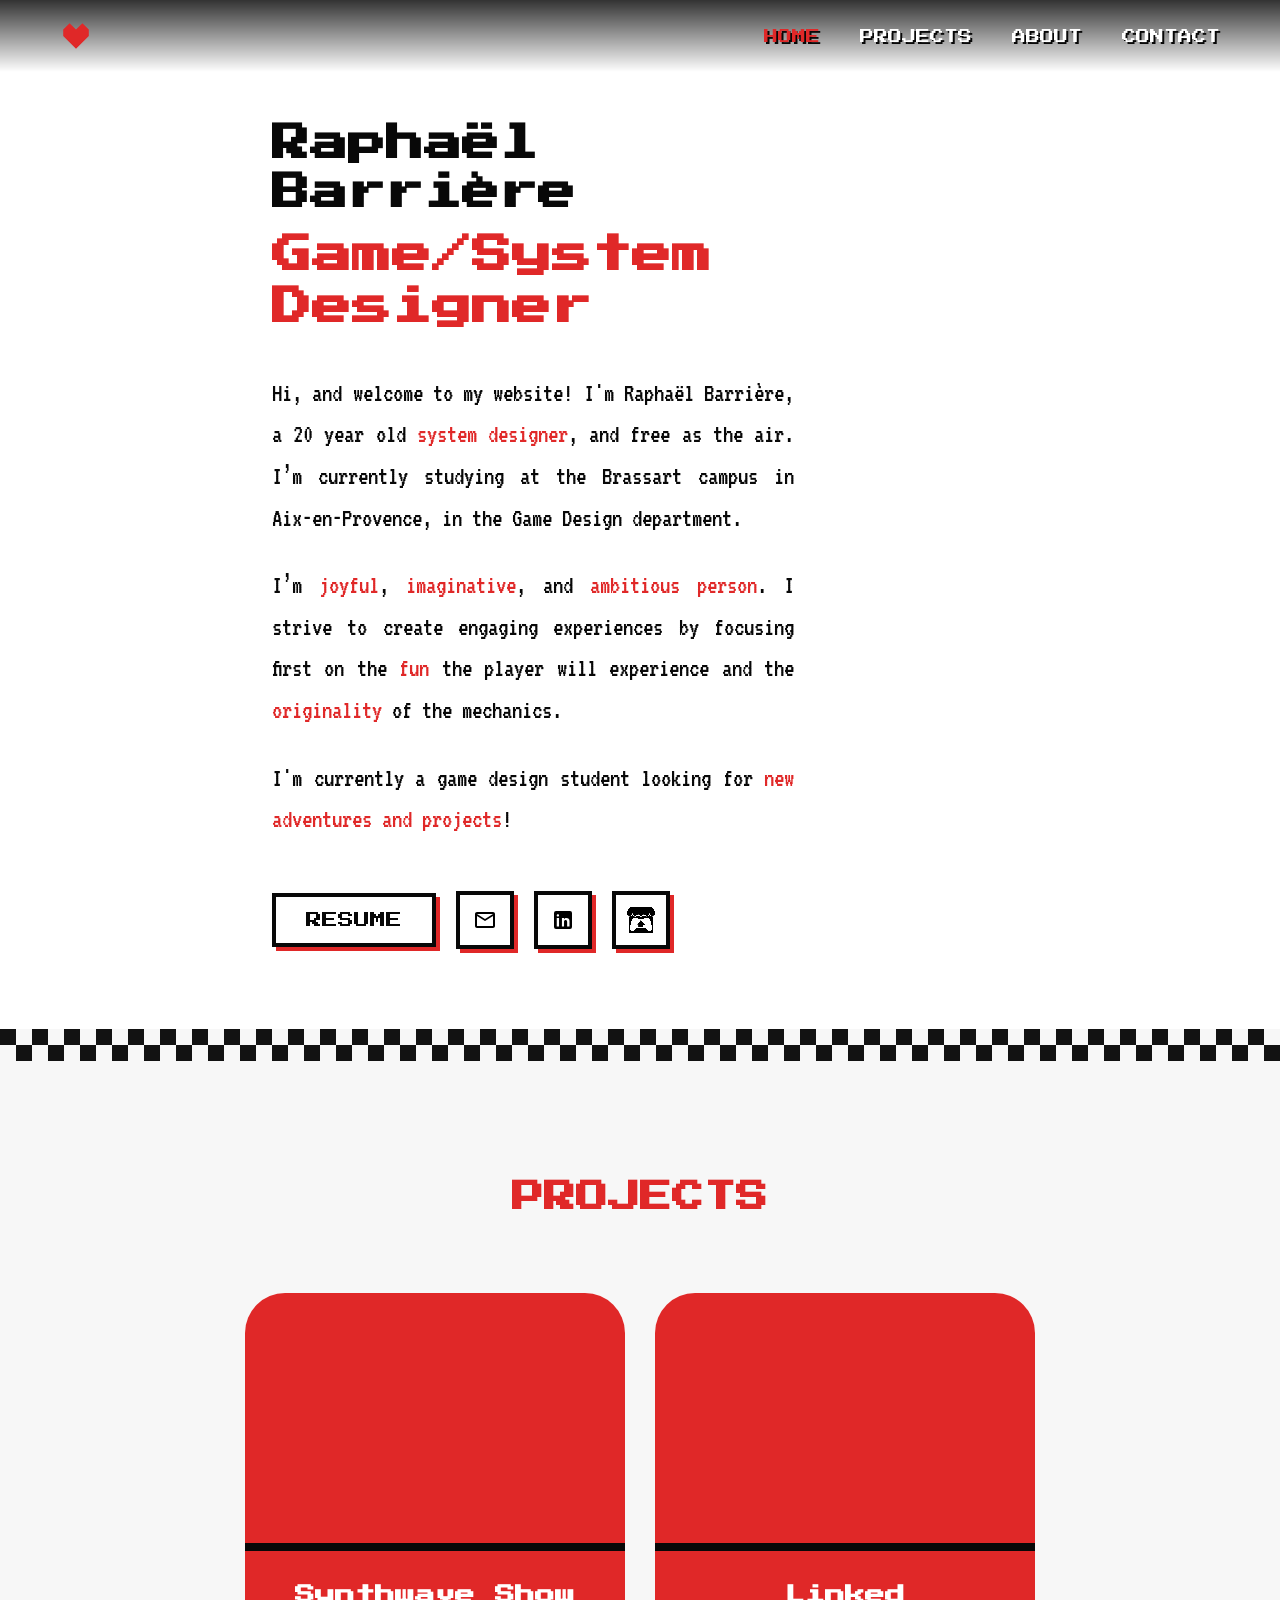
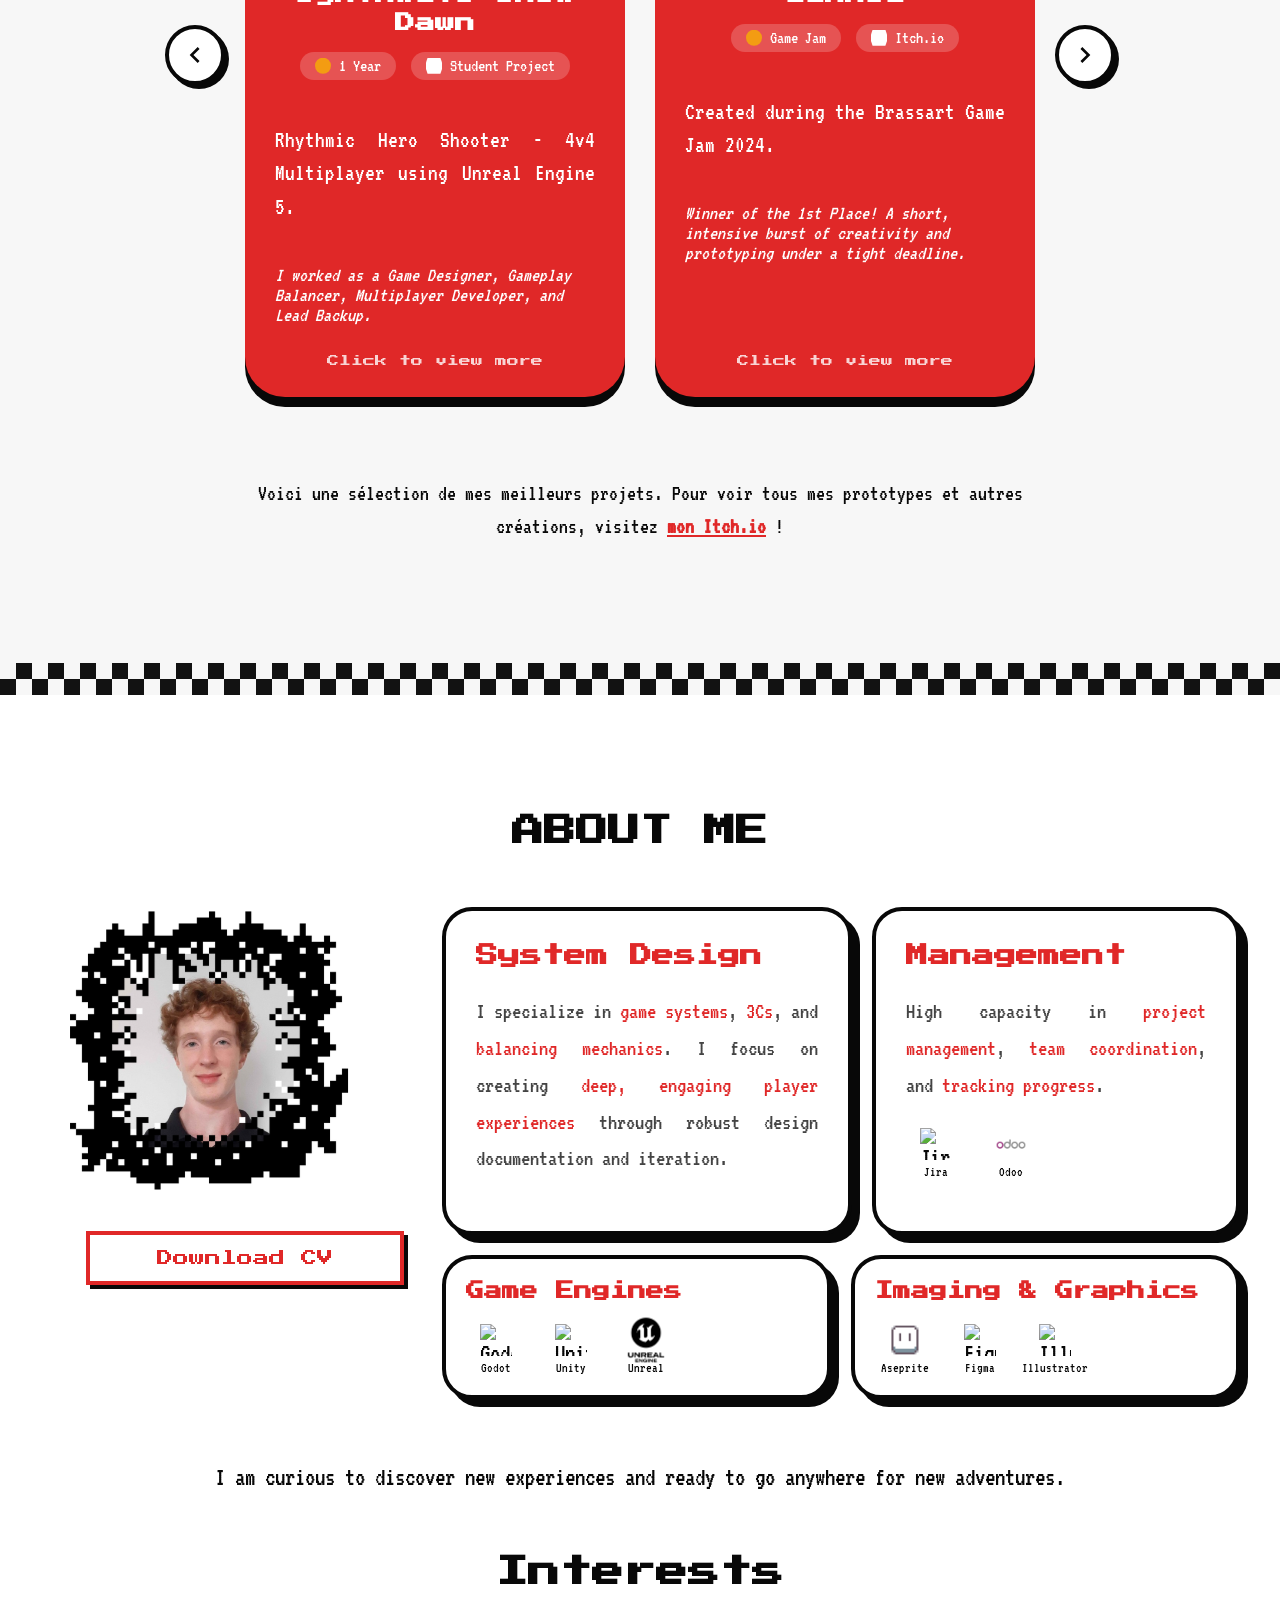
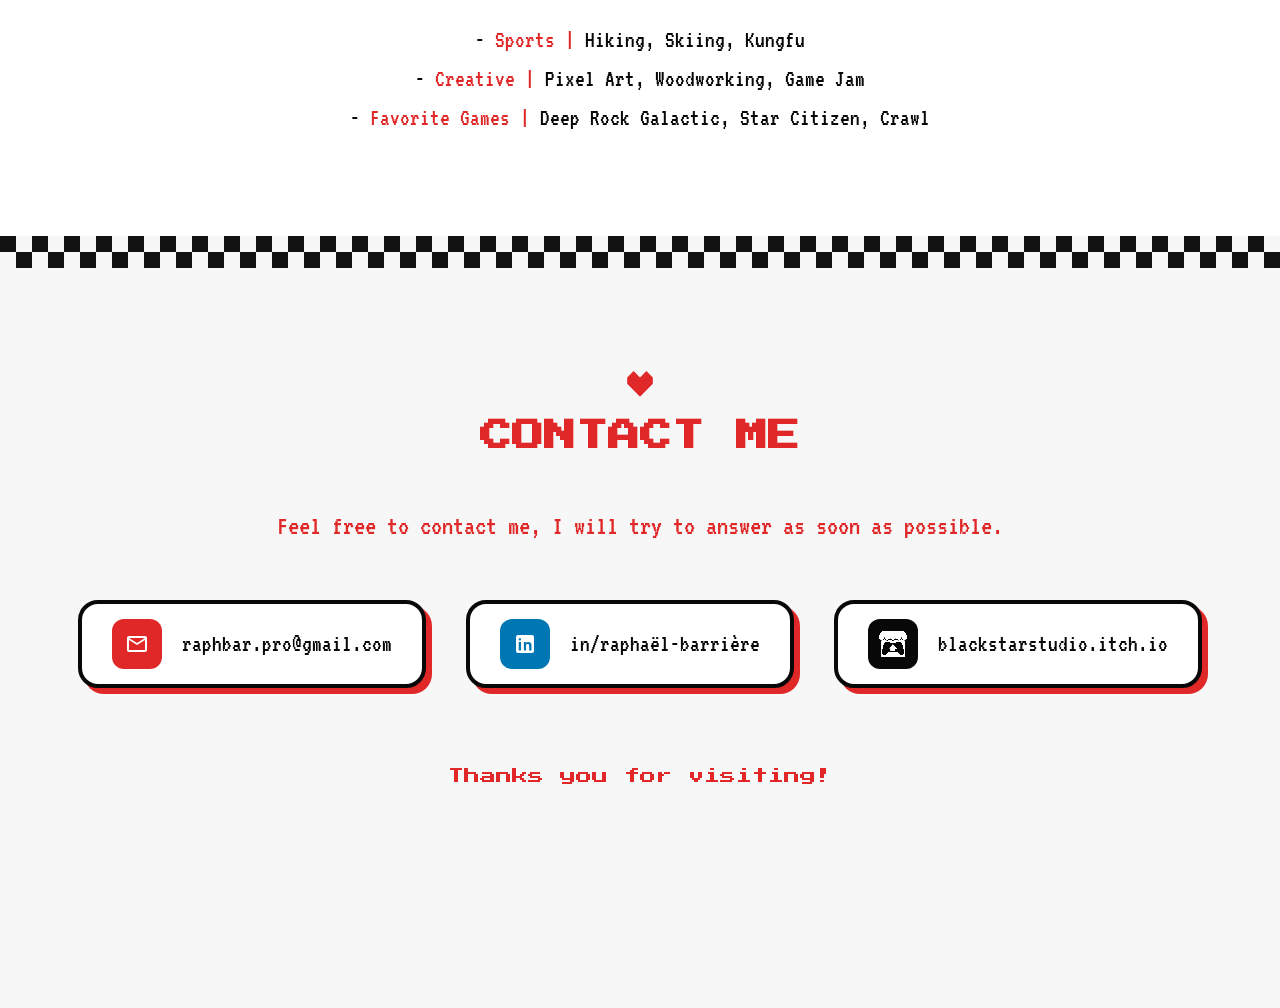
==== index.html @ b9513e7c "Correctif WORKING" ====
<!DOCTYPE html>
<html lang="en">

<head>
  <meta charset="UTF-8">
  <meta name="viewport" content="width=device-width, initial-scale=1.0">
  <title>Raphaël Barrière - Game Designer</title>
  <link rel="stylesheet" href="style.css">
  <link rel="preconnect" href="https://fonts.googleapis.com">
  <link rel="preconnect" href="https://fonts.gstatic.com" crossorigin>
  <link href="https://fonts.googleapis.com/css2?family=Press+Start+2P&family=VT323&display=swap" rel="stylesheet">
</head>

<body>
  <!-- Global Stardust Background -->
  <div class="global-particles left" id="particles-left"></div>
  <div class="global-particles right" id="particles-right"></div>

  <!-- Navigation -->
  <nav class="navbar">
    <div class="logo">
      <div class="pixel-heart"></div>
    </div>
    <ul class="nav-links">
      <li><a href="#home" class="active">Home</a></li>
      <li><a href="#projects">Projects</a></li>
      <li><a href="#about">About</a></li>
      <li><a href="#contact">Contact</a></li>
    </ul>
  </nav>

  <!-- Hero Section -->
  <section id="home" class="hero">
    <!-- Left Pane: Dark theme, text content -->
    <div class="hero-left">
      <div class="hero-text-content">
        <h1 class="hero-title">Raphaël Barrière</h1>
        <h2 class="hero-subtitle">Game/System Designer</h2>

        <p class="hero-desc">
          Hi, and welcome to my website! I'm Raphaël Barrière, a 20 year old <strong>system designer</strong>, and free
          as the air. I’m
          currently studying at the Brassart campus in Aix-en-Provence, in the Game Design department.
        </p>
        <p class="hero-desc">
          I’m <strong>joyful</strong>, <strong>imaginative</strong>, and <strong>ambitious</strong>
          <strong>person</strong>. I strive to create engaging
          experiences by focusing first on the <strong>fun</strong> the player will experience and the
          <strong>originality</strong> of the mechanics.
        </p>
        <p class="hero-desc">
          I'm currently a game design student looking for <strong>new adventures and projects</strong>!
        </p>

        <div class="hero-buttons">
          <a href="Ressources/Raphaël%20Barrière%20CV%202025.pdf" target="_blank" class="btn btn-primary"
            title="Download CV">Resume</a>
          <a href="mailto:raphbar.pro@gmail.com" class="btn btn-icon" title="Email">
            <svg style="width:24px; color:black;" viewBox="0 0 24 24" fill="currentColor">
              <path
                d="M22 6C22 4.9 21.1 4 20 4H4C2.9 4 2 4.9 2 6V18C2 19.1 2.9 20 4 20H20C21.1 20 22 19.1 22 18V6ZM20 6L12 11L4 6H20ZM20 18H4V8L12 13L20 8V18Z" />
            </svg>
          </a>
          <a href="https://linkedin.com/in/raphaël-barrière-1aaa002b4" target="_blank" class="btn btn-icon"
            title="LinkedIn">
            <svg style="width:24px; color:black;" viewBox="0 0 24 24" fill="currentColor">
              <path
                d="M19 3A2 2 0 0 1 21 5V19A2 2 0 0 1 19 21H5A2 2 0 0 1 3 19V5A2 2 0 0 1 5 3H19M18.5 18.5V13.2A3.26 3.26 0 0 0 15.24 9.94C14 9.94 13.4 10.6 13.04 11.16V10H10.95C10.98 10.64 10.95 18.5 10.95 18.5H13.04V13.68C13.04 13.42 13.06 13.16 13.14 12.98C13.34 12.45 13.84 11.9 14.65 11.9C15.72 11.9 16.14 12.72 16.14 13.9V18.5H18.5M6.88 8.56C7.62 8.56 8.08 8.07 8.08 7.46C8.06 6.84 7.62 6.36 6.9 6.36C6.18 6.36 5.72 6.84 5.72 7.46C5.72 8.08 6.16 8.56 6.86 8.56H6.88M8.04 18.5V10H5.76V18.5H8.04Z" />
            </svg>
          </a>
          <a href="https://blackstarstudio.itch.io/" target="_blank" class="btn btn-icon" title="Itch.io">
            <img src="Ressources/Itch.ioLogo.png" alt="Itch.io"
              style="width: 32px; height: 32px; image-rendering: pixelated; filter: invert(0);">
          </a>
        </div>
      </div>
    </div>

    <!-- Right Pane: Light theme -->
    <div class="hero-right">
      <!-- Empty as requested -->
    </div>

    <!-- Scroll indicator removed as requested -->
  </section>





  <!-- Divider -->
  <div class="pixel-wave-divider down"></div>

  <!-- Projects Section -->
  <section id="projects" class="projects-section">
    <h2 class="section-title text-red">Projects</h2>

    <div class="carousel-container" style="overflow: visible;">
      <button id="prev-project" class="carousel-arrow prev">
        <svg viewBox="0 0 24 24">
          <path fill="currentColor" d="M15.41,16.58L10.83,12L15.41,7.41L14,6L8,12L14,18L15.41,16.58Z" />
        </svg>
      </button>

      <div id="projects-carousel" class="projects-carousel">
        <!-- Projects will be injected here by JS -->
      </div>

      <button id="next-project" class="carousel-arrow next">
        <svg viewBox="0 0 24 24">
          <path fill="currentColor" d="M8.59,16.58L13.17,12L8.59,7.41L10,6L16,12L10,18L8.59,16.58Z" />
        </svg>
      </button>
    </div>
    <p class="projects-disclaimer">
      Voici une sélection de mes meilleurs projets. Pour voir tous mes prototypes et autres créations, visitez 
      <a href="https://blackstarstudio.itch.io/" target="_blank">mon Itch.io</a> !
    </p>

    <!-- Admin: Modify Projects Button -->
    <button id="admin-modify-projects" class="invisible-admin-btn" title="Admin Login">
      Modify Projects
    </button>

    <div style="text-align: center; margin-top: 40px; display: flex; justify-content: center; gap: 20px;">
      <div id="add-project-wrapper">
        <button id="admin-add-project-new" class="btn btn-outline"
          style="font-family: 'Press Start 2P', cursive; font-size: 14px; color: var(--black); border-color: var(--black); box-shadow: 4px 4px 0 0 var(--red);">
          + Add New Project
        </button>
      </div>
    </div>
  </section>

  <!-- Divider -->
  <div class="pixel-wave-divider up dark-bg"></div>

  <!-- About Section -->
  <section id="about" class="about-section">
    <h2 class="section-title text-black">About me</h2>

    <div class="about-content">

      <!-- Photo side -->
      <div class="about-left">
        <div class="about-photo-wrapper">
          <img src="Ressources/PhotoPortFolio(1).png" alt="Raphaël Barrière" class="about-photo"
            style="width: 100%; height: auto;">
        </div>
        <div class="about-resumes">
          <a href="Ressources/Raphaël%20Barrière%20CV%202025.pdf" target="_blank" class="btn btn-outline"
            style="width: 100%; text-align: center;">Download CV</a>
        </div>
      </div>

      <!-- Skills side -->
      <div class="about-right" style="display: flex; flex-direction: column; gap: 20px; flex: 70;">

        <!-- Row 1: System Design & Management -->
        <div style="display: flex; gap: 20px; flex-wrap: wrap;">
          <!-- System Design Card -->
          <div class="skill-card" style="flex: 1.2; min-width: 300px;">
            <h3 class="skill-title">System Design</h3>
            <p>I specialize in <strong>game systems</strong>, <strong>3Cs</strong>, and <strong>balancing
                mechanics</strong>. I focus on creating <strong>deep, engaging player experiences</strong> through
              robust design documentation and iteration.</p>
          </div>

          <!-- Management Card -->
          <div class="skill-card" style="flex: 1; min-width: 300px;">
            <h3 class="skill-title">Management</h3>
            <p>High capacity in <strong>project management</strong>, <strong>team coordination</strong>, and
              <strong>tracking progress</strong>.
            </p>
            <div class="skill-icons-grid">
              <div class="skill-icon-item">
                <img src="https://www.vectorlogo.zone/logos/atlassian_jira/atlassian_jira-icon.svg" alt="Jira"
                  class="skill-icon-img">
                <span class="skill-icon-name">Jira</span>
              </div>
              <div class="skill-icon-item">
                <img src="Ressources/OdooIcone.png" alt="Odoo" class="skill-icon-img">
                <span class="skill-icon-name">Odoo</span>
              </div>
            </div>
          </div>
        </div>

        <!-- Row 2: Categories -->
        <div style="display: flex; gap: 20px; flex-wrap: wrap;">
          <!-- Game Engines Card -->
          <div class="skill-card compact-card" style="flex: 1; min-width: 250px;">
            <h3 class="skill-title" style="font-size: 18px;">Game Engines</h3>
            <div class="skill-icons-grid">
              <div class="skill-icon-item">
                <img src="https://upload.wikimedia.org/wikipedia/commons/6/6a/Godot_icon.svg" alt="Godot"
                  class="skill-icon-img">
                <span class="skill-icon-name">Godot</span>
              </div>
              <div class="skill-icon-item">
                <img src="https://upload.wikimedia.org/wikipedia/commons/1/19/Unity_Technologies_logo.svg" alt="Unity"
                  class="skill-icon-img">
                <span class="skill-icon-name">Unity</span>
              </div>
              <div class="skill-icon-item">
                <img src="Ressources/UnrealLogo.png" alt="Unreal" class="skill-icon-img"
                  style="transform: scale(1.4); filter: invert(1);">
                <span class="skill-icon-name">Unreal</span>
              </div>
            </div>
          </div>

          <!-- Graphics Card -->
          <div class="skill-card compact-card" style="flex: 1; min-width: 250px;">
            <h3 class="skill-title" style="font-size: 18px;">Imaging & Graphics</h3>
            <div class="skill-icons-grid">
              <div class="skill-icon-item">
                <img src="Ressources/Aseprite-Logo.png" alt="Aseprite" class="skill-icon-img">
                <span class="skill-icon-name">Aseprite</span>
              </div>
              <div class="skill-icon-item">
                <img src="https://upload.wikimedia.org/wikipedia/commons/3/33/Figma-logo.svg" alt="Figma"
                  class="skill-icon-img">
                <span class="skill-icon-name">Figma</span>
              </div>
              <div class="skill-icon-item">
                <img src="https://upload.wikimedia.org/wikipedia/commons/f/fb/Adobe_Illustrator_CC_icon.svg"
                  alt="Illustrator" class="skill-icon-img">
                <span class="skill-icon-name">Illustrator</span>
              </div>
            </div>
          </div>
        </div>

      </div>
    </div>

    <!-- Personal Statement -->
    <p
      style="text-align: center; font-size: 26px; margin-top: 60px; color: var(--black); max-width: 1000px; margin-left: auto; margin-right: auto; line-height: 1.4;">
      I am curious to discover new experiences and ready to go anywhere for new adventures.
    </p>

    <!-- Merged Interests Section -->
    <div class="hobbies-box" style="margin-top: 60px;">

      <h2 class="hobbies-title">Interests</h2>

      <ul class="hobbies-list">
        <li>- <span class="interest-category">Sports | </span> Hiking, Skiing, Kungfu</li>
        <li>- <span class="interest-category">Creative | </span> Pixel Art, Woodworking, Game Jam</li>
        <li>- <span class="interest-category">Favorite Games | </span> Deep Rock Galactic, Star Citizen, Crawl</li>
      </ul>


    </div>
  </section>

  <!-- Divider -->
  <div class="pixel-wave-divider down"></div>

  <!-- Contact Section -->
  <section id="contact" class="contact-section">
    <div class="contact-header">
      <div class="pixel-heart bounce"></div>
      <h2 class="section-title text-red" style="margin-top: 20px;">Contact me</h2>
    </div>

    <p class="contact-desc">Feel free to contact me, I will try to answer as soon as possible.</p>

    <div class="contact-links-grid">
      <a href="mailto:raphbar.pro@gmail.com" class="contact-big-btn">
        <div class="contact-icon email-bg">
          <svg style="width:24px; color:white;" viewBox="0 0 24 24" fill="currentColor">
            <path
              d="M22 6C22 4.9 21.1 4 20 4H4C2.9 4 2 4.9 2 6V18C2 19.1 2.9 20 4 20H20C21.1 20 22 19.1 22 18V6ZM20 6L12 11L4 6H20ZM20 18H4V8L12 13L20 8V18Z" />
          </svg>
        </div>
        <span class="contact-text">raphbar.pro@gmail.com</span>
      </a>

      <a href="https://linkedin.com/in/raphaël-barrière-1aaa002b4" target="_blank" class="contact-big-btn">
        <div class="contact-icon linkedin-bg">
          <svg style="width:24px; color:white;" viewBox="0 0 24 24" fill="currentColor">
            <path
              d="M19 3A2 2 0 0 1 21 5V19A2 2 0 0 1 19 21H5A2 2 0 0 1 3 19V5A2 2 0 0 1 5 3H19M18.5 18.5V13.2A3.26 3.26 0 0 0 15.24 9.94C14 9.94 13.4 10.6 13.04 11.16V10H10.95C10.98 10.64 10.95 18.5 10.95 18.5H13.04V13.68C13.04 13.42 13.06 13.16 13.14 12.98C13.34 12.45 13.84 11.9 14.65 11.9C15.72 11.9 16.14 12.72 16.14 13.9V18.5H18.5M6.88 8.56C7.62 8.56 8.08 8.07 8.08 7.46C8.06 6.84 7.62 6.36 6.9 6.36C6.18 6.36 5.72 6.84 5.72 7.46C5.72 8.08 6.16 8.56 6.86 8.56H6.88M8.04 18.5V10H5.76V18.5H8.04Z" />
          </svg>
        </div>
        <span class="contact-text">in/raphaël-barrière</span>
      </a>

      <a href="https://blackstarstudio.itch.io/" target="_blank" class="contact-big-btn">
        <div class="contact-icon itch-bg">
          <img src="Ressources/Itch.ioLogo.png" alt="Itch.io"
            style="width: 32px; height: 32px; image-rendering: pixelated; filter: invert(1);">
        </div>
        <span class="contact-text">blackstarstudio.itch.io</span>
      </a>
    </div>

    <p class="contact-footer">Thanks you for visiting!</p>
  </section>

  <!-- Admin Modals -->
  <div id="password-modal" class="modal">
    <div class="modal-content">
      <h3 class="modal-title">Admin Access</h3>
      <input type="password" id="admin-password" placeholder="Enter Password" class="modal-input">
      <div class="modal-actions">
        <button id="cancel-password" class="btn-pixel small">Cancel</button>
        <button id="submit-password" class="btn-pixel small">Unlock</button>
      </div>
    </div>
  </div>

  <div id="project-modal" class="modal">
    <div class="modal-content wide">
      <h3 class="modal-title">Add New Project</h3>
      <form id="project-form" class="modal-form">
        <div class="form-grid">
          <input type="text" id="p-name" placeholder="Project Name" required>
          <input type="text" id="p-image" placeholder="Image URL (Thumbnail)">
          <input type="text" id="p-time" placeholder="Development Time (e.g. 1 Year)">
          <input type="text" id="p-link" placeholder="Project Type (e.g. Student Project)">
          <textarea id="p-desc" placeholder="Brief Description"></textarea>
          <textarea id="p-role" placeholder="Your Role"></textarea>
        </div>
        <div class="modal-actions">
          <button type="button" id="cancel-project" class="btn-pixel small">Cancel</button>
          <button type="submit" class="btn-pixel small">Create Project</button>
        </div>
      </form>
    </div>
  </div>

  <script src="projects.js"></script>
  <script>
    // Navigation active state and scrolling
    document.querySelectorAll('a[href^="#"]').forEach(anchor => {
      anchor.addEventListener('click', function (e) {
        e.preventDefault();
        document.querySelector(this.getAttribute('href')).scrollIntoView({
          behavior: 'smooth'
        });

        // Update active class
        document.querySelectorAll('.nav-links a').forEach(link => link.classList.remove('active'));
        if (this.classList.contains('nav-links-a') || this.closest('.nav-links')) {
          this.classList.add('active');
        }
      });
    });

    // Make smooth scrolling update active nav automatically
    window.addEventListener('scroll', () => {
      let current = '';
      const sections = document.querySelectorAll('section');

      sections.forEach(section => {
        const sectionTop = section.offsetTop;
        if (pageYOffset >= sectionTop - 150) {
          current = section.getAttribute('id');
        }
      });

      document.querySelectorAll('.nav-links a').forEach(a => {
        a.classList.remove('active');
        if (a.getAttribute('href') === `#${current}`) {
          a.classList.add('active');
        }
      });
    });

    // Old scatter pixels removed as requested.

    // Global Stardust Particles
    function createStardust() {
      const leftContainer = document.getElementById('particles-left');
      const rightContainer = document.getElementById('particles-right');
      const particleCount = 40; // Per side

      function addParticles(container) {
        if (!container) return;
        for (let i = 0; i < particleCount; i++) {
          const particle = document.createElement('div');
          particle.className = 'star-dust';

          const sizeMultiplier = Math.floor(Math.random() * 3) + 1;
          const size = sizeMultiplier * 4;
          particle.style.width = size + 'px';
          particle.style.height = size + 'px';

          particle.style.left = Math.random() * 100 + '%';

          const duration = 10 + Math.random() * 20;
          const delay = Math.random() * 20;
          particle.style.animationDuration = duration + 's';
          particle.style.animationDelay = '-' + delay + 's';

          container.appendChild(particle);
        }
      }
      addParticles(leftContainer);
      addParticles(rightContainer);
    }
    createStardust();

    // Mouse Particle Trail (Pixel Art Style)
    const MAX_PARTICLES = 30; // Limit particles to keep it clean
    const particles = [];

    document.addEventListener('mousemove', function (e) {
      if (Math.random() > 0.5) return; // Don't spawn on every single tick

      const particle = document.createElement('div');
      particle.className = 'mouse-particle';

      // Randomize small size (4px or 8px)
      const sizeMultiplier = Math.floor(Math.random() * 2) + 1;
      const size = sizeMultiplier * 4;
      particle.style.width = size + 'px';
      particle.style.height = size + 'px';

      // Position at mouse
      particle.style.left = (e.pageX - size / 2) + 'px';
      particle.style.top = (e.pageY - size / 2) + 'px';

      document.body.appendChild(particle);
      particles.push(particle);

      // Remove old particles
      if (particles.length > MAX_PARTICLES) {
        const oldParticle = particles.shift();
        oldParticle.remove();
      }

      // Fade out and float up
      setTimeout(() => {
        particle.style.opacity = '0';
        particle.style.transform = `translate(${Math.random() * 20 - 10}px, -20px)`;
      }, 50);

      // Clean up DOM
      setTimeout(() => {
        if (particle.parentNode) particle.remove();
        const index = particles.indexOf(particle);
        if (index > -1) particles.splice(index, 1);
      }, 800); // matches CSS transition time
    });
  </script>
</body>

</html>
---- style.css ----
@charset "UTF-8";

/* Color Palette Default Dark/Light & Red */
:root {
  --red: #e02828;
  --black: #080808;
  --white: #ffffff;
  --bg-dark: #121212;
  --bg-light: #f7f7f7;
  --grey: #aaaaaa;
}

html {
  scroll-behavior: smooth;
}

body,
html {
  margin: 0;
  padding: 0;
  width: 100%;
  font-family: 'VT323', monospace;
  font-size: 26px;
  background-color: var(--white);
  color: var(--black);
  overflow-x: hidden;
  position: relative;
  display: flex;
  flex-direction: column;
}

strong {
  color: var(--red);
  font-weight: normal;
}

/* --- TYPOGRAPHY UTILS --- */
.text-red {
  color: var(--red);
}

.text-white {
  color: var(--white);
}

.text-black {
  color: var(--black);
}

.section-title {
  font-family: 'Press Start 2P', cursive;
  font-size: 32px;
  text-align: center;
  margin: 40px 0 60px 0;
  text-transform: uppercase;
  z-index: 2;
  position: relative;
}

/* --- NAVIGATION --- */
.navbar {
  position: fixed;
  top: 0;
  left: 0;
  width: 100%;
  padding: 20px 60px;
  display: flex;
  justify-content: space-between;
  align-items: center;
  z-index: 999;
  box-sizing: border-box;
  background: linear-gradient(to bottom, rgba(0, 0, 0, 0.8), transparent);
}

.logo {
  display: flex;
  align-items: center;
}

.pixel-heart {
  width: 32px;
  height: 32px;
  background-color: var(--red);
  clip-path: polygon(10% 30%, 30% 10%, 50% 30%, 70% 10%, 90% 30%,
      90% 50%, 50% 90%, 10% 50%);
  image-rendering: pixelated;
  margin: 0 auto;
}

.pixel-heart.bounce {
  animation: bounce 1s infinite alternate;
}

@keyframes bounce {
  from {
    transform: translateY(0);
  }

  to {
    transform: translateY(10px);
  }
}

.nav-links {
  list-style: none;
  display: flex;
  gap: 40px;
  margin: 0;
  padding: 0;
}

.nav-links a {
  text-decoration: none;
  color: var(--white);
  font-family: 'Press Start 2P', cursive;
  font-size: 14px;
  text-transform: uppercase;
  transition: color 0.2s;
  text-shadow: 2px 2px 0 var(--black);
}

.nav-links a:hover,
.nav-links a.active {
  color: var(--red);
}

/* --- MAIN BUTTONS --- */
.btn {
  display: inline-flex;
  align-items: center;
  justify-content: center;
  font-family: 'Press Start 2P', cursive;
  text-decoration: none;
  border: 4px solid var(--black);
  background-color: transparent;
  color: var(--black);
  transition: all 0.2s;
  cursor: pointer;
}

.btn-primary {
  padding: 15px 30px;
  font-size: 16px;
  text-transform: uppercase;
  box-shadow: 4px 4px 0 0 var(--red);
}

.btn-primary:active {
  transform: translate(4px, 4px);
  box-shadow: 0px 0px 0 0 var(--red);
}

.btn-primary:hover {
  transform: translateY(-4px);
  box-shadow: 10px 10px 0 0 var(--red);
  color: var(--black);
}

.btn-outline {
  padding: 15px 30px;
  font-size: 16px;
  border-color: var(--red);
  color: var(--red);
  background-color: transparent;
  box-shadow: 4px 4px 0 0 var(--black);
}

.btn-outline:active {
  transform: translate(4px, 4px);
  box-shadow: 0 0 0 0 var(--black);
}

.btn-outline:hover {
  background-color: var(--red);
  color: var(--white);
}

.btn-icon {
  width: 50px;
  height: 50px;
  padding: 0;
  background-color: var(--white);
  border: 4px solid var(--black);
  box-shadow: 4px 4px 0 0 var(--red);
}

.btn-icon:hover {
  transform: translateY(-4px);
  box-shadow: 10px 10px 0 0 var(--red);
}

.btn-icon:active {
  transform: translate(4px, 4px);
  box-shadow: 0px 0px 0 0 var(--red);
}

/* ICONS */
.icon-email-small {
  width: 24px;
  height: 16px;
  background-color: var(--black);
  clip-path: polygon(0 0, 100% 0, 100% 100%, 50% 50%, 0 100%);
}

.icon-linkedin-small {
  width: 20px;
  height: 20px;
  background-color: var(--black);
  clip-path: polygon(20% 0, 80% 0, 80% 100%, 20% 100%);
}

.icon-time {
  width: 16px;
  height: 16px;
  background-color: #f39c12;
  /* Golden orange icon color from original */
  clip-path: circle(50% at 50% 50%);
  /* Simplified clock face */
  display: inline-block;
  margin-right: 8px;
  vertical-align: text-bottom;
}

.icon-link {
  width: 16px;
  height: 16px;
  background-color: var(--white);
  clip-path: polygon(10% 0, 90% 0, 100% 30%, 100% 70%, 90% 100%, 10% 100%, 0 70%, 0 30%);
  display: inline-block;
  margin-right: 8px;
  vertical-align: text-bottom;
}

/* --- SECTION: HERO --- */
.hero {
  min-height: 100vh;
  display: flex;
  position: relative;
  overflow: hidden;
}

/* Left Pane */
.hero-left {
  flex: 70;
  background-color: var(--white);
  color: var(--black);
  display: flex;
  align-items: center;
  padding: 120px 80px 80px 80px;
  box-sizing: border-box;
  position: relative;
}

/* Background elements removed for simplicity */

.hero-text-content {
  max-width: 1100px;
  width: 90%;
  margin-left: 15vw;
  margin-right: auto;
  position: relative;
  z-index: 2;
  text-align: left;
}

.hero-title {
  font-family: 'Press Start 2P', cursive;
  font-size: 38px;
  color: var(--black);
  margin: 0 0 10px 0;
  line-height: 1.3;
}

.hero-subtitle {
  font-family: 'Press Start 2P', cursive;
  font-size: 40px;
  color: var(--red);
  margin: 0 0 40px 0;
  line-height: 1.3;
}

.hero-desc {
  font-size: 26px;
  line-height: 1.6;
  margin-bottom: 25px;
  text-align: justify;
  text-align-last: left;
}

.hero-buttons {
  display: flex;
  gap: 20px;
  margin-top: 50px;
  align-items: center;
}

/* Software icons removed as requested */

/* Right Pane */
.hero-right {
  flex: 30;
  background-color: var(--white);
  position: relative;
  display: flex;
  align-items: center;
  justify-content: center;
  padding: 120px 50px 80px 50px;
  box-sizing: border-box;
}

/* Removed scatter-container */

/* Scroll indicator has been removed */

/* DIVIDERS */
.pixel-wave-divider {
  width: 100%;
  height: 32px;
  background-image:
    linear-gradient(45deg, var(--bg-dark) 25%, transparent 25%, transparent 75%, var(--bg-dark) 75%, var(--bg-dark)),
    linear-gradient(45deg, var(--bg-dark) 25%, transparent 25%, transparent 75%, var(--bg-dark) 75%, var(--bg-dark));
  background-size: 32px 32px;
  background-position: 0 0, 16px 16px;
  background-color: var(--bg-light);
  z-index: 5;
  position: relative;
}

.pixel-wave-divider.down {
  transform: scaleY(-1);
  background-color: var(--bg-light);
  /* Assuming the next section is light */
}

/* --- SECTION: PROJECTS --- */
.projects-section {
  background-color: var(--bg-light);
  padding: 80px 40px;
  position: relative;
  min-height: 80vh;
  overflow: visible;
}



.project-card {
  width: 380px;
  flex-shrink: 0;
  background-color: var(--red);
  border-radius: 40px;
  overflow: hidden;
  color: var(--white);
  display: flex;
  flex-direction: column;
  box-shadow: 0 10px 0 0 var(--black);
  transition: transform 0.2s, box-shadow 0.2s;
  cursor: pointer;
}

.project-card:hover {
  transform: translateY(-5px);
  box-shadow: 0 15px 0 0 var(--black);
}

.project-image {
  height: 250px;
  background-size: cover;
  background-position: center;
  position: relative;
  display: flex;
  align-items: center;
  justify-content: center;
  border-bottom: 8px solid var(--black);
}

.play-btn {
  display: none;
}

.project-info {
  padding: 30px;
  display: flex;
  flex-direction: column;
  flex-grow: 1;
}

.project-name {
  font-family: 'Press Start 2P', cursive;
  font-size: 20px;
  margin: 0 0 15px 0;
  text-align: center;
  line-height: 1.4;
}

.project-meta {
  display: flex;
  justify-content: center;
  gap: 15px;
  margin-bottom: 20px;
}

.meta-tag {
  background: rgba(255, 255, 255, 0.2);
  padding: 5px 15px;
  border-radius: 20px;
  font-size: 18px;
  display: inline-flex;
  align-items: center;
}

.project-desc {
  font-size: 24px;
  line-height: 1.4;
  margin-bottom: 20px;
  text-align: justify;
}

.project-role {
  font-size: 20px;
  font-style: italic;
  margin-bottom: 30px;
  flex-grow: 1;
}

.view-more {
  text-align: center;
  font-family: 'Press Start 2P', cursive;
  font-size: 12px;
  color: var(--white);
  text-decoration: none;
  opacity: 0.8;
  transition: opacity 0.2s;
}

.view-more:hover {
  opacity: 1;
}

.projects-disclaimer {
  text-align: center;
  max-width: 800px;
  margin: 40px auto 10px auto;
  font-size: 22px;
  line-height: 1.5;
  color: var(--black);
}

.projects-disclaimer a {
  color: var(--red);
  text-decoration: underline;
  font-weight: bold;
}

.projects-disclaimer a:hover {
  color: var(--black);
}


/* --- SECTION: ABOUT --- */
.about-section {
  background-color: var(--white);
  padding: 80px 40px;
  position: relative;
  min-height: 100vh;
  z-index: 10;
}

/* GLOBAL STARDUST BACKGROUND */
.global-particles {
  position: fixed;
  top: 0;
  bottom: 0;
  width: 12vw;
  /* take up some space on right and left */
  z-index: 990;
  /* flow over sections */
  pointer-events: none;
  overflow: hidden;
}

.global-particles.left {
  left: 0;
}

.global-particles.right {
  right: 0;
}

.star-dust {
  position: absolute;
  background-color: var(--black);
  animation: stardust-float linear infinite;
  opacity: 0;
}

@keyframes stardust-float {
  0% {
    transform: translateY(110vh);
    opacity: 0;
  }

  10% {
    opacity: 0.8;
  }

  90% {
    opacity: 0.8;
  }

  100% {
    transform: translateY(-10vh);
    opacity: 0;
  }
}

.about-content {
  display: flex;
  max-width: 1400px;
  margin: 0 auto;
  gap: 60px;
  position: relative;
  z-index: 2;
}

/* Left side photo */
.about-left {
  flex: 30;
  display: flex;
  flex-direction: column;
  align-items: center;
}

.about-photo-wrapper {
  width: 300px;
  height: auto;
  position: relative;
  margin-bottom: 40px;
}

.about-photo {
  width: 100%;
  height: 100%;
  object-fit: cover;
  display: block;
}

.about-resumes {
  display: flex;
  flex-direction: column;
  gap: 20px;
  width: 100%;
  max-width: 250px;
}

/* Right side skills matrix */
.about-right {
  flex: 70;
  display: flex;
  gap: 40px;
}

.skill-card {
  background-color: var(--white);
  border: 4px solid var(--black);
  border-radius: 30px;
  padding: 30px;
  box-shadow: 8px 8px 0 0 var(--black);
  position: relative;
}

.compact-card {
  padding: 20px;
}

.main-card {
  flex: 1;
}

.skill-side-cards {
  flex: 1;
  display: flex;
  flex-direction: column;
  gap: 40px;
}

.small-card {
  padding: 30px;
}

.skill-title {
  font-family: 'Press Start 2P', cursive;
  font-size: 22px;
  color: var(--red);
  margin: 0 0 20px 0;
  line-height: 1.4;
}

.skill-sub {
  margin-top: 20px;
  color: var(--black);
}

.skill-subtitle {
  font-family: 'Press Start 2P', cursive;
  font-size: 16px;
  margin: 0 0 15px 0;
  color: var(--black);
}

.skill-icons-grid {
  display: flex;
  flex-wrap: wrap;
  gap: 15px;
  margin-top: 15px;
}

.skill-icon-item {
  display: flex;
  flex-direction: column;
  align-items: center;
  gap: 5px;
  width: 60px;
}

.skill-icon-img {
  width: 32px;
  height: 32px;
  object-fit: contain;
  image-rendering: auto;
}

.skill-card p {
  font-size: 23px;
  line-height: 1.6;
  color: #444;
  text-align: justify;
  text-align-last: left;
}

.skill-icon-name {
  font-size: 14px;
  color: var(--black);
  text-align: center;
}

.favorite-games-list {
  list-style: none;
  padding: 0;
  display: flex;
  flex-direction: column;
  gap: 10px;
  margin-top: 10px;
}

.favorite-game-item {
  font-size: 22px;
  color: var(--black);
  text-align: justify;
  text-align-last: left;
}

.highlight-text {
  color: var(--black);
  font-weight: bold;
}

/* Hobbies */
.hobbies-box {
  width: 100%;
  max-width: 1000px;
  margin: 0 auto;
  text-align: center;
}

.hobbies-title {
  font-family: 'Press Start 2P', cursive;
  font-size: 32px;
  color: var(--black);
  margin-bottom: 40px;
  text-align: center;
}

.hobbies-subtitle {
  font-family: 'VT323', monospace;
  font-size: 24px;
  color: var(--grey);
  display: block;
  margin-top: 10px;
}

.hobbies-list {
  list-style: none;
  padding: 0;
  display: flex;
  flex-direction: column;
  gap: 15px;
  align-items: center;
}

.hobbies-list li {
  text-align: center;
  font-size: 24px;
}

.interest-category {
  color: var(--red);
}

/* --- SECTION: CONTACT --- */
.contact-section {
  background-color: var(--bg-light);
  padding: 100px 40px;
  text-align: center;
  position: relative;
  min-height: 60vh;
}

.contact-header {
  margin-bottom: 30px;
  position: relative;
  z-index: 2;
}

.contact-desc {
  font-size: 28px;
  margin-bottom: 60px;
  color: var(--red);
  position: relative;
  z-index: 2;
}

.contact-links-grid {
  display: flex;
  justify-content: center;
  gap: 40px;
  margin-bottom: 80px;
  position: relative;
  z-index: 2;
}

.contact-big-btn {
  display: flex;
  align-items: center;
  padding: 15px 30px;
  background: var(--white);
  border: 4px solid var(--black);
  border-radius: 20px;
  text-decoration: none;
  color: var(--black);
  font-size: 24px;
  transition: transform 0.2s, box-shadow 0.2s;
  box-shadow: 6px 6px 0 0 var(--red);
}

.contact-big-btn:hover {
  transform: translateY(-4px);
  box-shadow: 10px 10px 0 0 var(--red);
}

.contact-icon {
  width: 50px;
  height: 50px;
  border-radius: 12px;
  display: flex;
  justify-content: center;
  align-items: center;
  margin-right: 20px;
}

.email-bg {
  background-color: var(--red);
}

.linkedin-bg {
  background-color: #0077B5;
}

/* Slight standard brand color or stay Red */
.itch-bg {
  background-color: var(--black);
}

.icon-email-large {
  width: 24px;
  height: 16px;
  background-color: var(--white);
  clip-path: polygon(0 0, 100% 0, 100% 100%, 50% 50%, 0 100%);
}

.icon-linkedin-large {
  width: 20px;
  height: 20px;
  background-color: var(--white);
  clip-path: polygon(20% 0, 80% 0, 80% 100%, 20% 100%);
}

.contact-footer {
  font-family: 'Press Start 2P', cursive;
  font-size: 16px;
  color: var(--red);
  margin-top: 50px;
}

/* Projects Carousel Container */
.carousel-container {
  display: flex;
  align-items: center;
  justify-content: center;
  gap: 20px;
  width: 100%;
  max-width: 1440px;
  margin: 0 auto;
  position: relative;
  overflow: hidden; /* Prevent peeking outside the main boundary */
}

.projects-carousel {
  display: flex;
  gap: 30px;
  overflow-x: hidden; /* Prevent peeking, lock to exact width */
  overflow-y: hidden;
  padding: 20px 0 40px 0;
  scroll-behavior: smooth;
  scroll-snap-type: x mandatory;
  width: 1200px; /* Exactly 3 cards (3*380) + 2 gaps (2*30) */
  flex: none;
  flex-wrap: nowrap;
  /* Hide scrollbar IE/Edge */
  -ms-overflow-style: none;
  scrollbar-width: none;
  /* Hide scrollbar Firefox */
}

@media (max-width: 1440px) {
  .projects-carousel {
    width: 790px; /* Exactly 2 cards (2*380) + gap (30) */
  }
}

@media (max-width: 1000px) {
  .projects-carousel {
    width: 380px; /* Exactly 1 card */
  }
}

.project-card {
  scroll-snap-align: start;
}

.projects-carousel::-webkit-scrollbar {
  display: none;
  /* Hide scrollbar Chrome/Safari */
}

.carousel-arrow {
  width: 60px;
  height: 60px;
  background-color: var(--white);
  border: 4px solid var(--black);
  border-radius: 50%;
  box-shadow: 4px 4px 0 0 var(--black);
  cursor: pointer;
  display: flex;
  justify-content: center;
  align-items: center;
  color: var(--black);
  transition: transform 0.2s, box-shadow 0.2s;
  z-index: 10;
  flex-shrink: 0;
}

.carousel-arrow:hover {
  transform: translate(-2px, -2px);
  box-shadow: 6px 6px 0 0 var(--red);
  color: var(--red);
}

.carousel-arrow:active {
  transform: translate(2px, 2px);
  box-shadow: 0 0 0 0 var(--black);
}

.carousel-arrow svg {
  width: 32px;
  height: 32px;
}

/* Modal Styling */
.modal {
  display: none;
  position: fixed;
  top: 0;
  left: 0;
  width: 100%;
  height: 100%;
  background-color: rgba(8, 8, 8, 0.9);
  z-index: 10000;
  justify-content: center;
  align-items: center;
  backdrop-filter: blur(5px);
}

.modal.active {
  display: flex;
}

.modal-content {
  background-color: var(--white);
  border: 8px solid var(--black);
  border-radius: 40px;
  padding: 40px;
  max-width: 400px;
  width: 90%;
  box-shadow: 15px 15px 0 0 var(--red);
  position: relative;
}

.modal-content.wide {
  max-width: 800px;
}

.modal-title {
  font-family: 'Press Start 2P', cursive;
  font-size: 18px;
  color: var(--red);
  margin-bottom: 30px;
  text-align: center;
}

.modal-input {
  width: 100%;
  padding: 15px;
  border: 4px solid var(--black);
  border-radius: 15px;
  font-family: inherit;
  font-size: 18px;
  margin-bottom: 25px;
  box-sizing: border-box;
}

.modal-form .form-grid {
  display: grid;
  grid-template-columns: 1fr 1fr;
  gap: 20px;
}

.modal-form input,
.modal-form textarea {
  width: 100%;
  padding: 12px;
  border: 3px solid var(--black);
  border-radius: 12px;
  font-family: inherit;
  font-size: 16px;
  box-sizing: border-box;
}

.modal-form textarea {
  height: 100px;
  grid-column: span 2;
  resize: none;
}

.modal-actions {
  display: flex;
  justify-content: center;
  gap: 20px;
  margin-top: 20px;
}

.btn-pixel {
  padding: 12px 25px;
  font-family: 'Press Start 2P', cursive;
  font-size: 12px;
  background-color: var(--white);
  border: 4px solid var(--black);
  box-shadow: 4px 4px 0 0 var(--black);
  cursor: pointer;
  transition: all 0.2s;
}

.btn-pixel:hover {
  background-color: var(--red);
  color: var(--white);
  box-shadow: 6px 6px 0 0 var(--black);
  transform: translate(-2px, -2px);
}

.btn-pixel:active {
  transform: translate(2px, 2px);
  box-shadow: 0 0 0 0 var(--black);
}

.btn-pixel.small {
  padding: 8px 15px;
  font-size: 10px;
}

/* Rich Text & Alignment */
.text-highlight-red {
  color: var(--red);
  font-weight: bold;
}

.align-left {
  text-align: left;
}

.align-center {
  text-align: center;
}

.align-right {
  text-align: right;
}

.align-justify {
  text-align: justify;
}

.detail-img-wrapper {
  margin: 20px 0;
  text-align: center;
}

.detail-img-wrapper img {
  max-width: 100%;
  border: 4px solid var(--black);
  border-radius: 20px;
  box-shadow: 8px 8px 0 0 var(--red);
}

/* Floating Navigation */
.floating-back-btn {
  position: fixed;
  bottom: 40px;
  left: 40px;
  background-color: var(--white);
  border: 4px solid var(--black);
  padding: 10px 20px;
  border-radius: 50px;
  box-shadow: 4px 4px 0 0 var(--black);
  cursor: pointer;
  display: flex;
  align-items: center;
  gap: 10px;
  font-family: 'Press Start 2P', cursive;
  font-size: 12px;
  color: var(--black);
  text-decoration: none;
  z-index: 1000;
  transition: all 0.2s;
}

.floating-back-btn:hover {
  transform: translate(-2px, -2px);
  box-shadow: 6px 6px 0 0 var(--red);
  color: var(--red);
}

.floating-back-btn svg {
  width: 20px;
  height: 20px;
}

/* Cleanup */
.admin-active .project-card .play-btn {
  display: none;
}

.card-actions {
  position: absolute;
  top: 15px;
  right: 15px;
  display: flex;
  gap: 10px;
  z-index: 100;
  opacity: 0;
  transition: opacity 0.2s;
  pointer-events: none;
}

.admin-active .card-actions {
  opacity: 1;
  pointer-events: auto;
}

.card-action-btn {
  width: 35px;
  height: 35px;
  border-radius: 50%;
  border: 2px solid var(--black);
  display: flex;
  justify-content: center;
  align-items: center;
  cursor: pointer;
  background: var(--white);
  color: var(--black);
  transition: transform 0.2s, background-color 0.2s;
  box-shadow: 2px 2px 0 0 var(--black);
}

.card-action-btn:hover {
  transform: scale(1.1);
}

.card-action-btn.delete:hover {
  background-color: #ff4444;
  color: white;
}

.card-action-btn.edit:hover {
  background-color: #44aaff;
  color: white;
}

.card-action-btn.move-left:hover,
.card-action-btn.move-right:hover {
  background-color: #4caf50;
  color: white;
}

.card-action-btn svg {
  width: 18px;
  height: 18px;
}

#add-project-wrapper {
  display: none;
}

.admin-active #add-project-wrapper {
  display: block;
}

.invisible-admin-btn {
  position: fixed;
  bottom: 0;
  left: 0;
  width: 100px;
  height: 100px;
  opacity: 0;
  z-index: 9999;
  border: none;
  background: transparent;
  cursor: pointer;
}

/* Responsive */
@media (max-width: 1200px) {
  .about-content {
    flex-direction: column;
    align-items: center;
  }

  .about-left,
  .about-right {
    width: 100%;
  }

  .global-particles {
    display: none;
    /* Might want to hide on very small screens for perf */
  }
}

/* MOUSE PARTICLES */
.mouse-particle {
  position: absolute;
  background-color: var(--black);
  pointer-events: none;
  z-index: 9999;
  transition: opacity 0.8s ease-out, transform 0.8s ease-out;
}

@media (max-width: 1024px) {
  .hero {
    flex-direction: column;
  }

  .hero-left {
    flex: none;
    width: 100%;
    padding: 120px 40px 60px 40px;
  }

  .hero-left::after {
    display: none;
  }

  .hero-right {
    flex: none;
    width: 100%;
    padding: 80px 40px;
  }

  .hero-text-content {
    margin: 0 auto;
  }

  .navbar {
    padding: 20px;
    background: var(--black);
  }

  .nav-links {
    gap: 15px;
  }

  .nav-links a {
    font-size: 10px;
  }

  .skill-card {
    padding: 20px;
  }

  .contact-links-grid {
    flex-direction: column;
    align-items: center;
  }
}
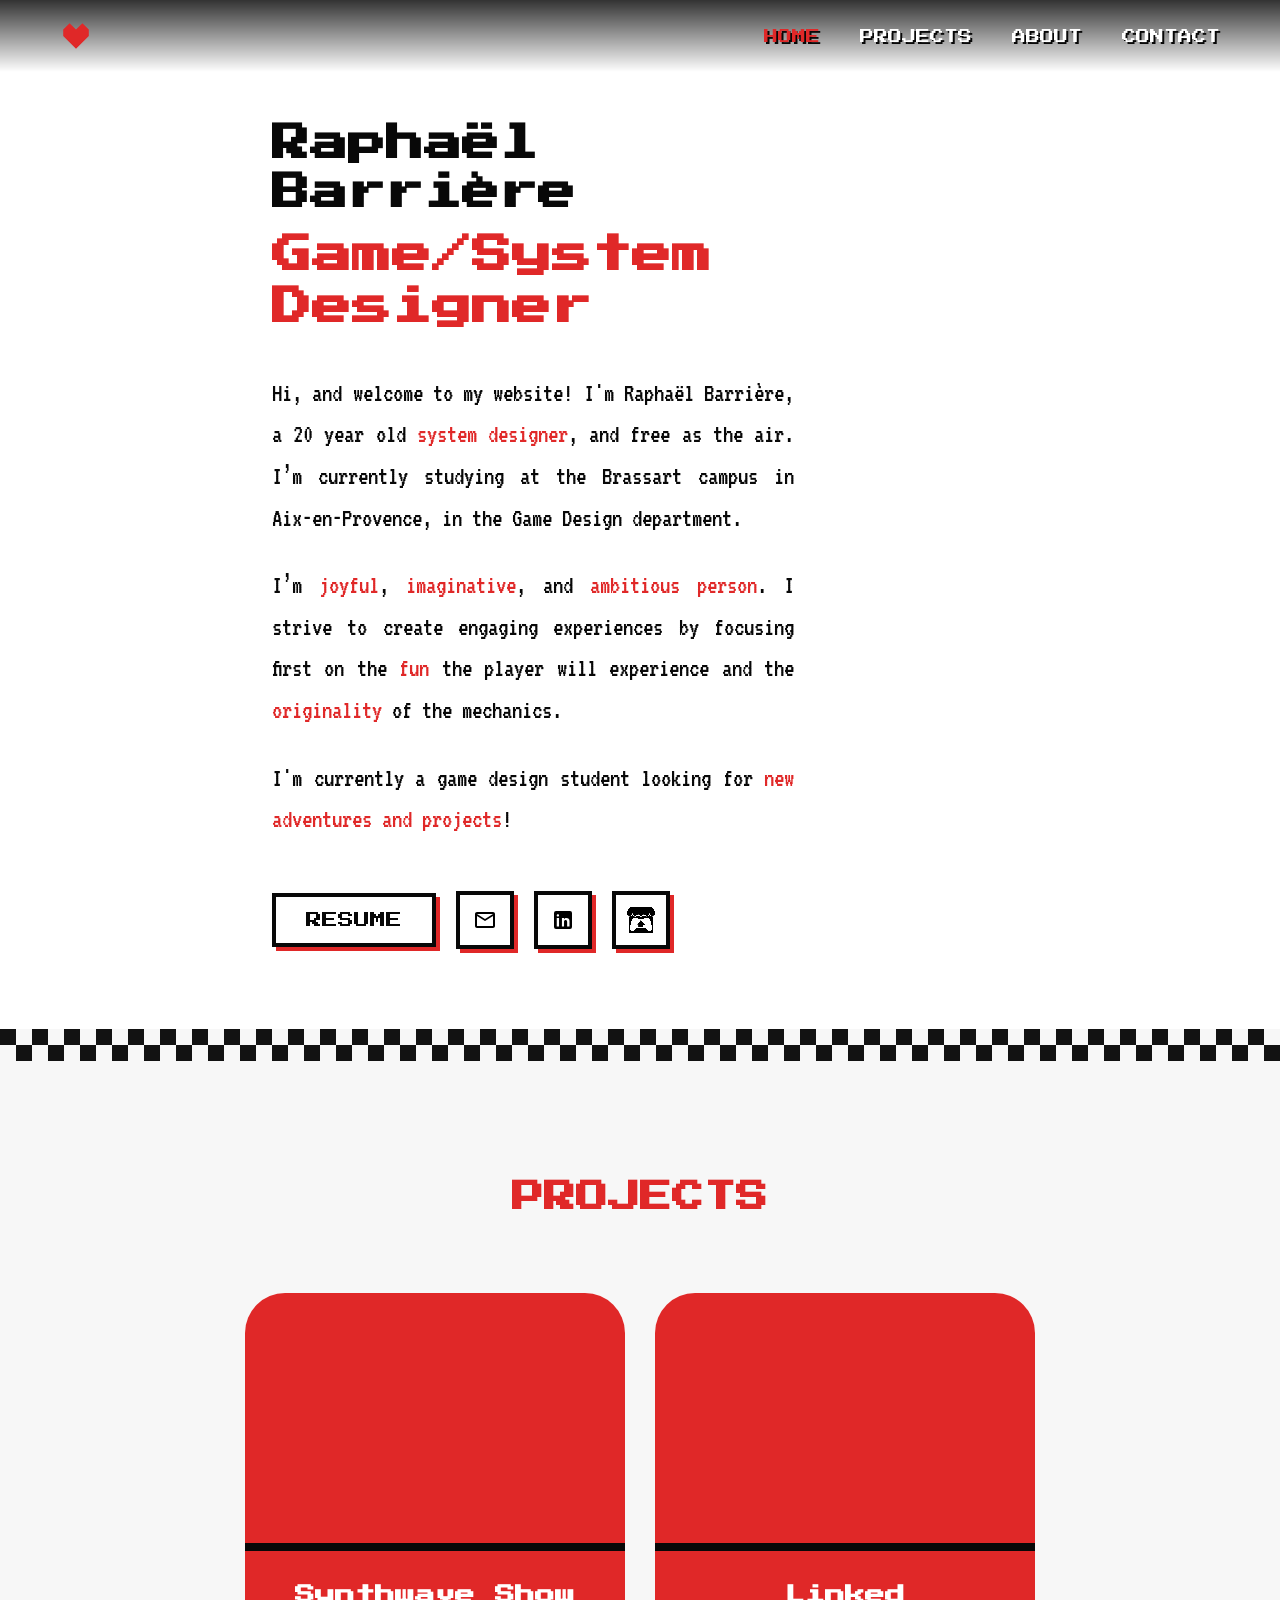
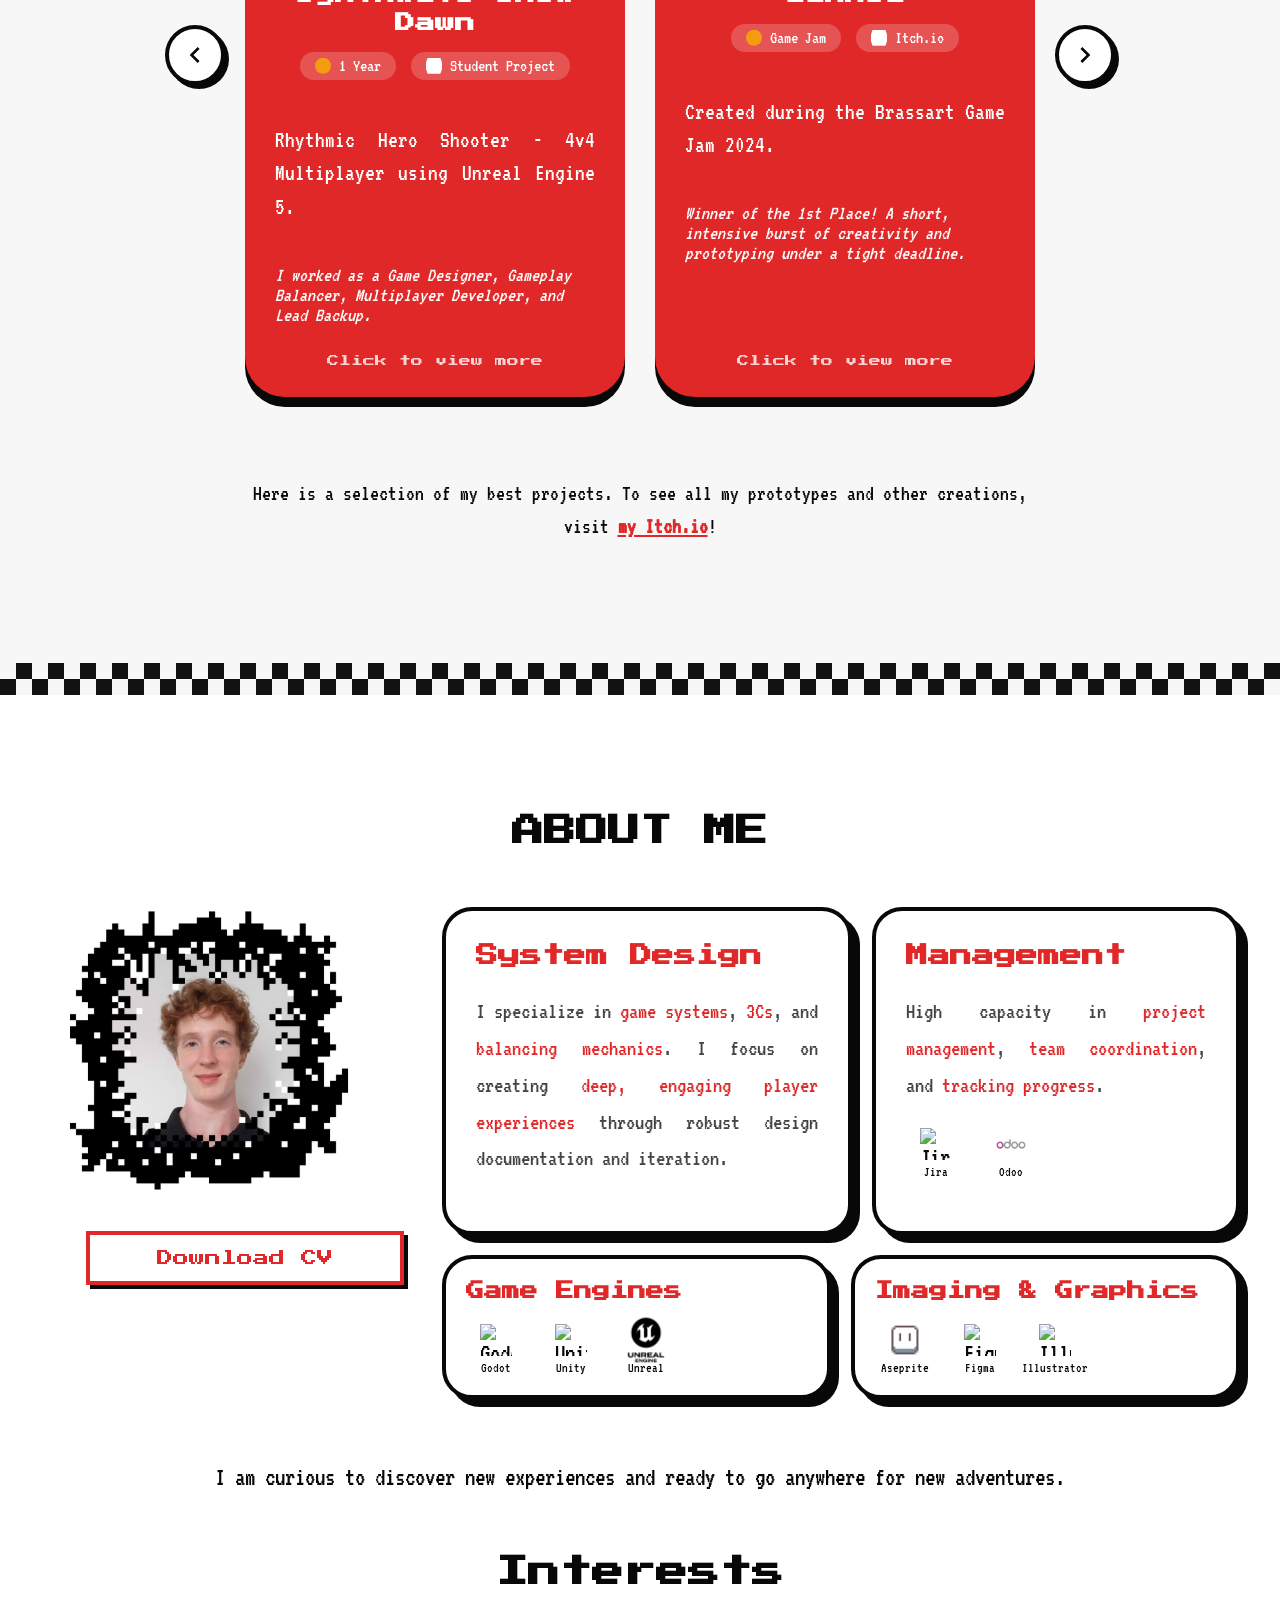
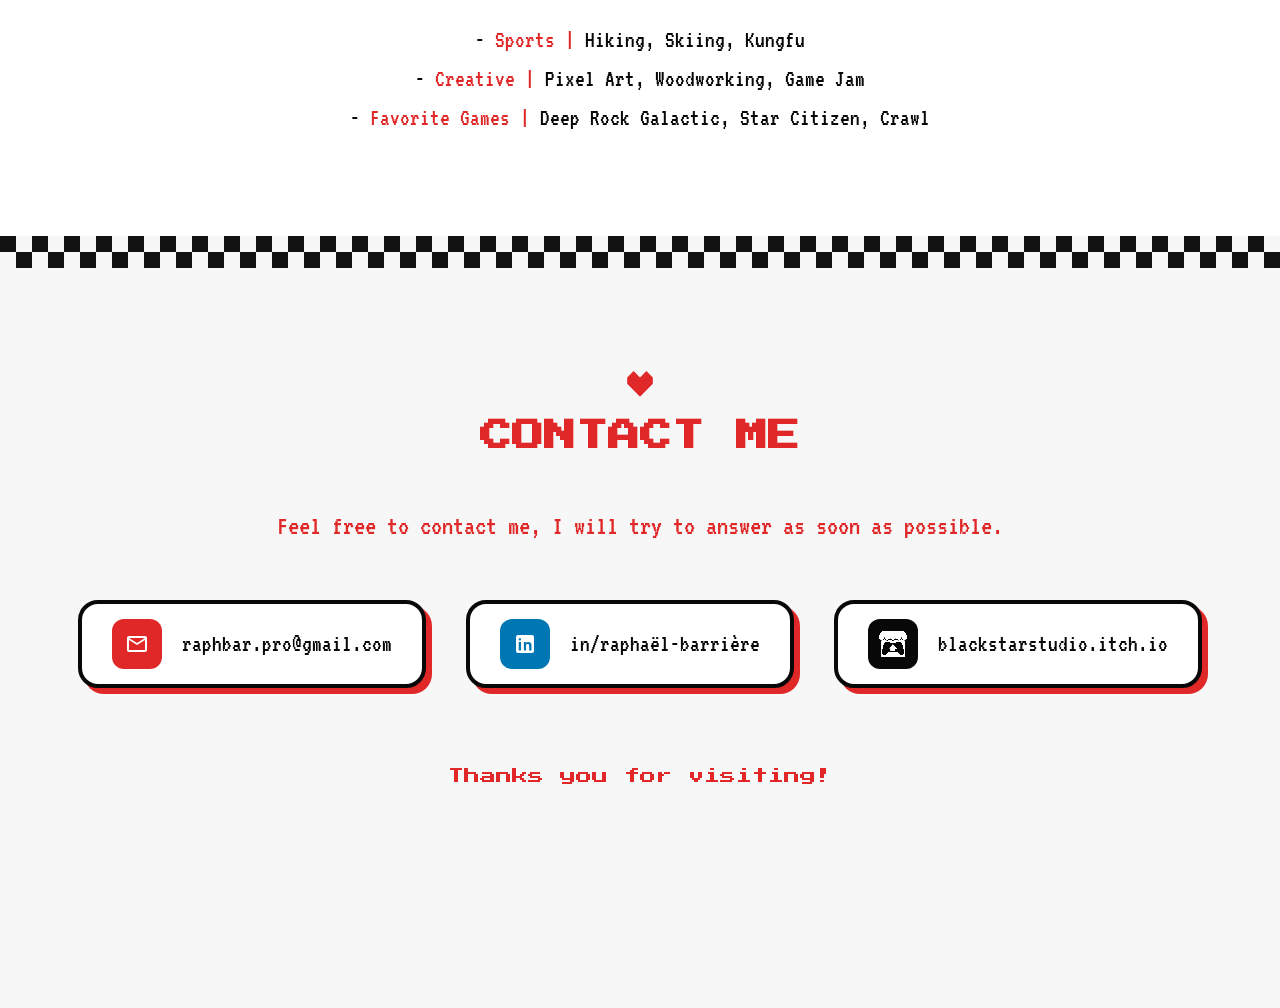
==== commit 6dcf9755: "Traduction WORKING" ====
--- a/index.html
+++ b/index.html
@@ -113,8 +113,8 @@
       </button>
     </div>
     <p class="projects-disclaimer">
-      Voici une sélection de mes meilleurs projets. Pour voir tous mes prototypes et autres créations, visitez 
-      <a href="https://blackstarstudio.itch.io/" target="_blank">mon Itch.io</a> !
+      Here is a selection of my best projects. To see all my prototypes and other creations, visit 
+      <a href="https://blackstarstudio.itch.io/" target="_blank">my Itch.io</a>!
     </p>
 
     <!-- Admin: Modify Projects Button -->
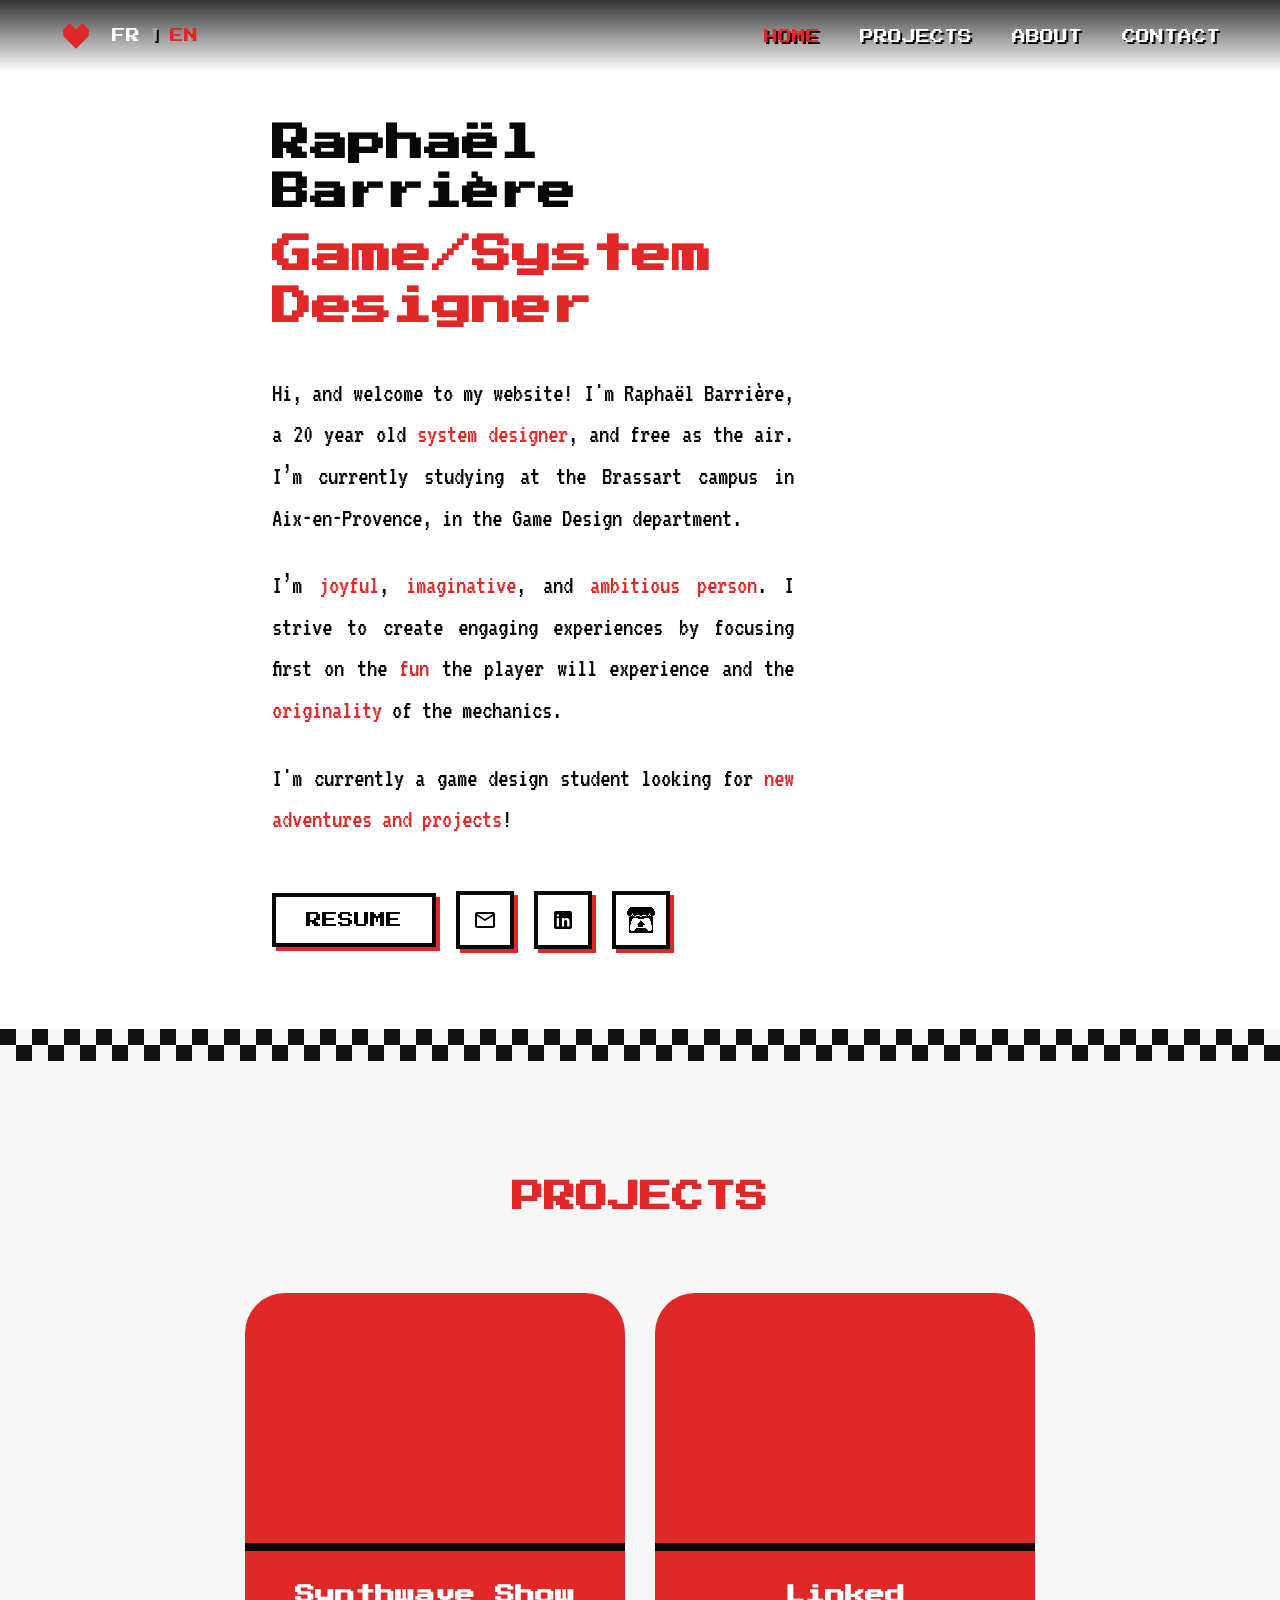
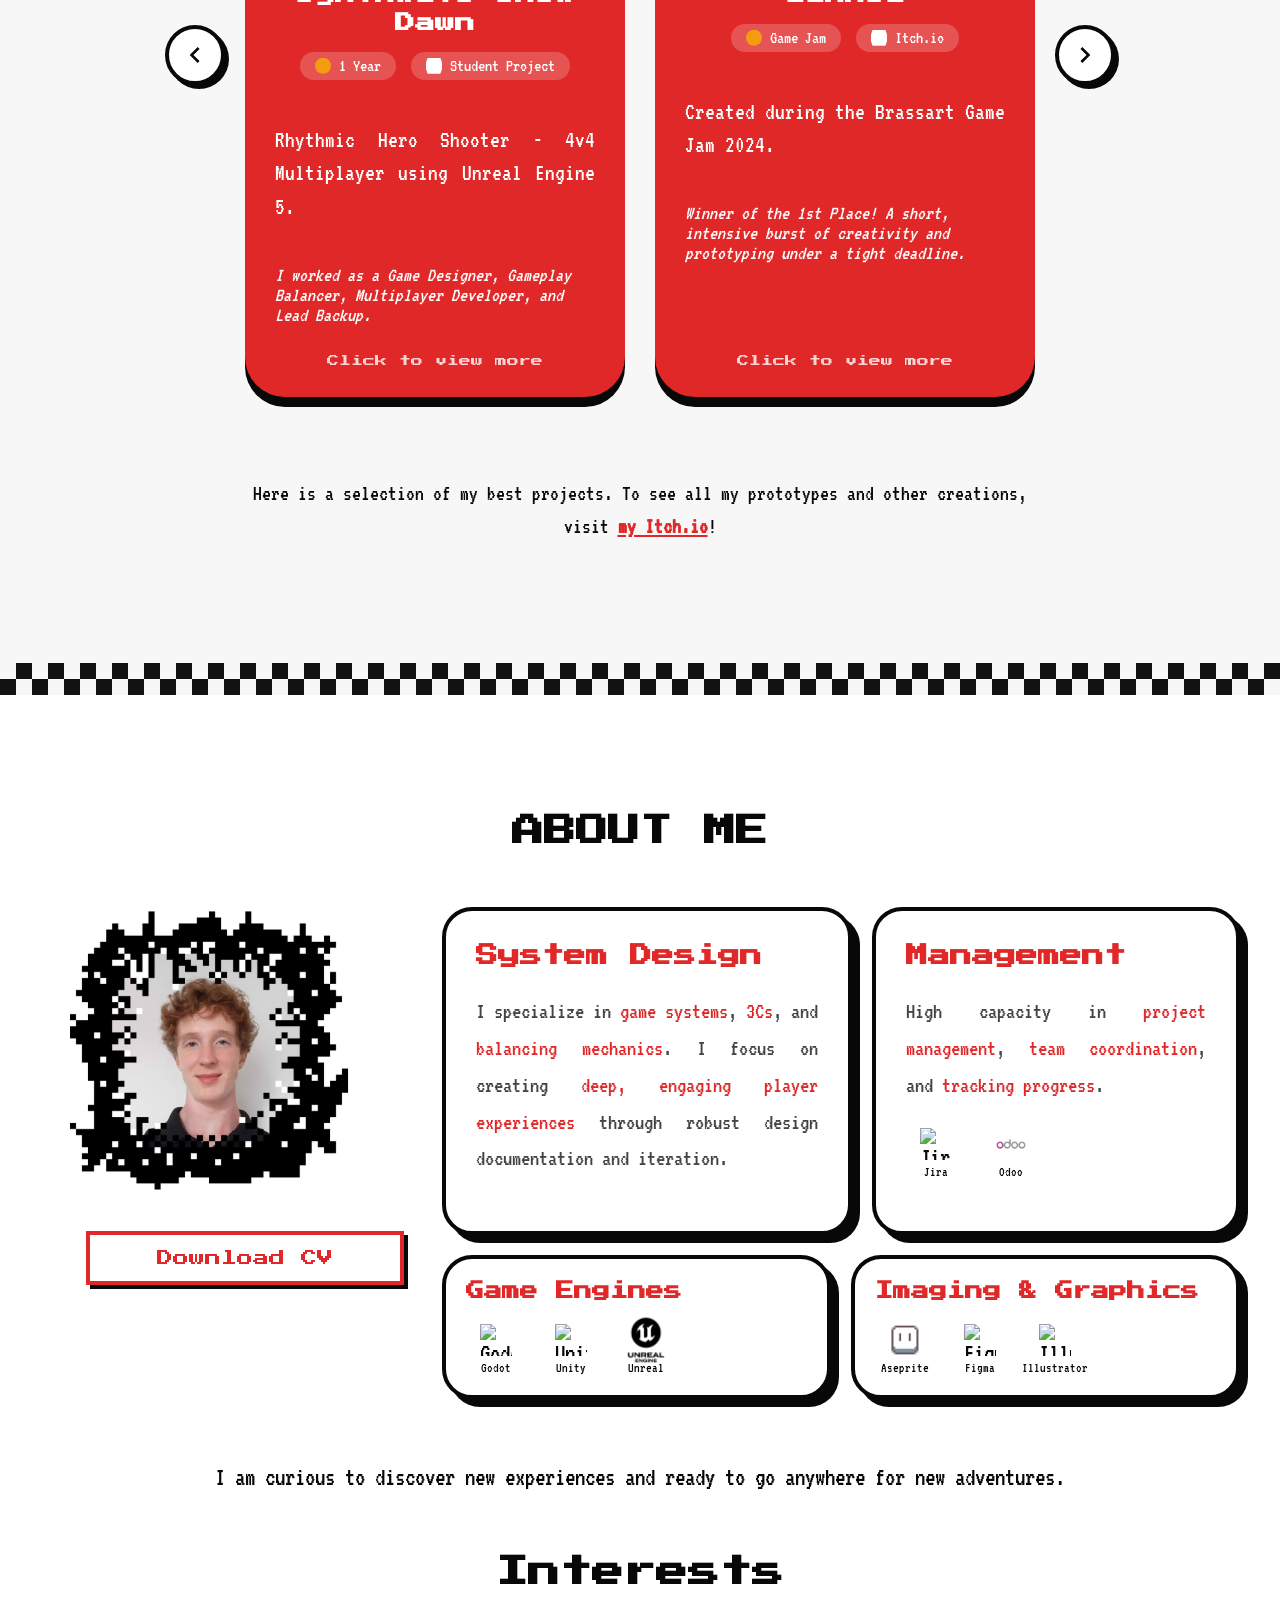
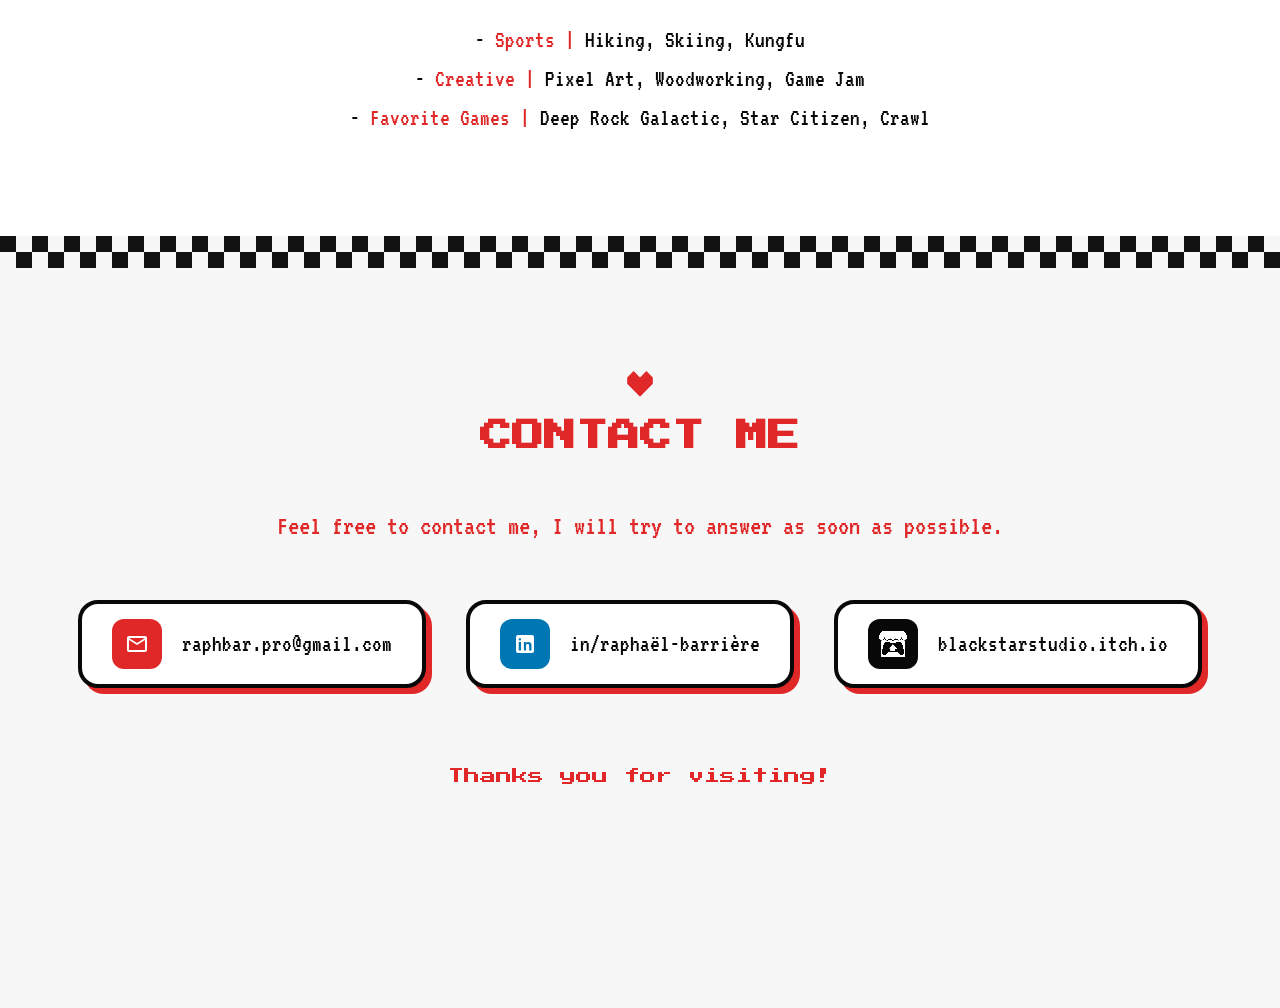
==== commit 5fb10b2f: "Traduction WORKING" ====
--- a/index.html
+++ b/index.html
@@ -20,12 +20,17 @@
   <nav class="navbar">
     <div class="logo">
       <div class="pixel-heart"></div>
+      <div class="lang-switcher">
+        <button class="lang-btn" onclick="updateLanguage('fr')">FR</button>
+        <span class="lang-divider">|</span>
+        <button class="lang-btn" onclick="updateLanguage('en')">EN</button>
+      </div>
     </div>
     <ul class="nav-links">
-      <li><a href="#home" class="active">Home</a></li>
-      <li><a href="#projects">Projects</a></li>
-      <li><a href="#about">About</a></li>
-      <li><a href="#contact">Contact</a></li>
+      <li><a href="#home" class="active" data-i18n="nav_home">Home</a></li>
+      <li><a href="#projects" data-i18n="nav_projects">Projects</a></li>
+      <li><a href="#about" data-i18n="nav_about">About</a></li>
+      <li><a href="#contact" data-i18n="nav_contact">Contact</a></li>
     </ul>
   </nav>
 
@@ -34,27 +39,26 @@
     <!-- Left Pane: Dark theme, text content -->
     <div class="hero-left">
       <div class="hero-text-content">
-        <h1 class="hero-title">Raphaël Barrière</h1>
-        <h2 class="hero-subtitle">Game/System Designer</h2>
-
-        <p class="hero-desc">
+        <h1 class="hero-title" data-i18n="hero_title">Raphaël Barrière</h1>
+        <h2 class="hero-subtitle" data-i18n="hero_subtitle">Game/System Designer</h2>
+<p class="hero-desc" data-i18n="hero_desc_1">
           Hi, and welcome to my website! I'm Raphaël Barrière, a 20 year old <strong>system designer</strong>, and free
           as the air. I’m
           currently studying at the Brassart campus in Aix-en-Provence, in the Game Design department.
         </p>
-        <p class="hero-desc">
+        <p class="hero-desc" data-i18n="hero_desc_2">
           I’m <strong>joyful</strong>, <strong>imaginative</strong>, and <strong>ambitious</strong>
           <strong>person</strong>. I strive to create engaging
           experiences by focusing first on the <strong>fun</strong> the player will experience and the
           <strong>originality</strong> of the mechanics.
         </p>
-        <p class="hero-desc">
+        <p class="hero-desc" data-i18n="hero_desc_3">
           I'm currently a game design student looking for <strong>new adventures and projects</strong>!
         </p>
 
         <div class="hero-buttons">
           <a href="Ressources/Raphaël%20Barrière%20CV%202025.pdf" target="_blank" class="btn btn-primary"
-            title="Download CV">Resume</a>
+            title="Download CV" data-i18n="resume">Resume</a>
           <a href="mailto:raphbar.pro@gmail.com" class="btn btn-icon" title="Email">
             <svg style="width:24px; color:black;" viewBox="0 0 24 24" fill="currentColor">
               <path
@@ -93,7 +97,7 @@
 
   <!-- Projects Section -->
   <section id="projects" class="projects-section">
-    <h2 class="section-title text-red">Projects</h2>
+    <h2 class="section-title text-red" data-i18n="section_projects">Projects</h2>
 
     <div class="carousel-container" style="overflow: visible;">
       <button id="prev-project" class="carousel-arrow prev">
@@ -112,20 +116,20 @@
         </svg>
       </button>
     </div>
-    <p class="projects-disclaimer">
+    <p class="projects-disclaimer" data-i18n="projects_disclaimer">
       Here is a selection of my best projects. To see all my prototypes and other creations, visit 
       <a href="https://blackstarstudio.itch.io/" target="_blank">my Itch.io</a>!
     </p>
 
     <!-- Admin: Modify Projects Button -->
-    <button id="admin-modify-projects" class="invisible-admin-btn" title="Admin Login">
+    <button id="admin-modify-projects" class="invisible-admin-btn" title="Admin Login" data-i18n="admin_modify">
       Modify Projects
     </button>
 
     <div style="text-align: center; margin-top: 40px; display: flex; justify-content: center; gap: 20px;">
       <div id="add-project-wrapper">
         <button id="admin-add-project-new" class="btn btn-outline"
-          style="font-family: 'Press Start 2P', cursive; font-size: 14px; color: var(--black); border-color: var(--black); box-shadow: 4px 4px 0 0 var(--red);">
+          style="font-family: 'Press Start 2P', cursive; font-size: 14px; color: var(--black); border-color: var(--black); box-shadow: 4px 4px 0 0 var(--red);" data-i18n="admin_add">
           + Add New Project
         </button>
       </div>
@@ -137,7 +141,7 @@
 
   <!-- About Section -->
   <section id="about" class="about-section">
-    <h2 class="section-title text-black">About me</h2>
+    <h2 class="section-title text-black" data-i18n="section_about">About me</h2>
 
     <div class="about-content">
 
@@ -160,16 +164,16 @@
         <div style="display: flex; gap: 20px; flex-wrap: wrap;">
           <!-- System Design Card -->
           <div class="skill-card" style="flex: 1.2; min-width: 300px;">
-            <h3 class="skill-title">System Design</h3>
-            <p>I specialize in <strong>game systems</strong>, <strong>3Cs</strong>, and <strong>balancing
+            <h3 class="skill-title" data-i18n="skill_system">System Design</h3>
+            <p data-i18n="skill_system_desc">I specialize in <strong>game systems</strong>, <strong>3Cs</strong>, and <strong>balancing
                 mechanics</strong>. I focus on creating <strong>deep, engaging player experiences</strong> through
               robust design documentation and iteration.</p>
           </div>
 
           <!-- Management Card -->
           <div class="skill-card" style="flex: 1; min-width: 300px;">
-            <h3 class="skill-title">Management</h3>
-            <p>High capacity in <strong>project management</strong>, <strong>team coordination</strong>, and
+            <h3 class="skill-title" data-i18n="skill_management">Management</h3>
+            <p data-i18n="skill_management_desc">High capacity in <strong>project management</strong>, <strong>team coordination</strong>, and
               <strong>tracking progress</strong>.
             </p>
             <div class="skill-icons-grid">
@@ -190,7 +194,7 @@
         <div style="display: flex; gap: 20px; flex-wrap: wrap;">
           <!-- Game Engines Card -->
           <div class="skill-card compact-card" style="flex: 1; min-width: 250px;">
-            <h3 class="skill-title" style="font-size: 18px;">Game Engines</h3>
+            <h3 class="skill-title" style="font-size: 18px;" data-i18n="skill_engines">Game Engines</h3>
             <div class="skill-icons-grid">
               <div class="skill-icon-item">
                 <img src="https://upload.wikimedia.org/wikipedia/commons/6/6a/Godot_icon.svg" alt="Godot"
@@ -212,7 +216,7 @@
 
           <!-- Graphics Card -->
           <div class="skill-card compact-card" style="flex: 1; min-width: 250px;">
-            <h3 class="skill-title" style="font-size: 18px;">Imaging & Graphics</h3>
+            <h3 class="skill-title" style="font-size: 18px;" data-i18n="skill_graphics">Imaging & Graphics</h3>
             <div class="skill-icons-grid">
               <div class="skill-icon-item">
                 <img src="Ressources/Aseprite-Logo.png" alt="Aseprite" class="skill-icon-img">
@@ -237,19 +241,19 @@
 
     <!-- Personal Statement -->
     <p
-      style="text-align: center; font-size: 26px; margin-top: 60px; color: var(--black); max-width: 1000px; margin-left: auto; margin-right: auto; line-height: 1.4;">
+      style="text-align: center; font-size: 26px; margin-top: 60px; color: var(--black); max-width: 1000px; margin-left: auto; margin-right: auto; line-height: 1.4;" data-i18n="personal_statement">
       I am curious to discover new experiences and ready to go anywhere for new adventures.
     </p>
 
     <!-- Merged Interests Section -->
     <div class="hobbies-box" style="margin-top: 60px;">
 
-      <h2 class="hobbies-title">Interests</h2>
+      <h2 class="hobbies-title" data-i18n="interests_title">Interests</h2>
 
       <ul class="hobbies-list">
-        <li>- <span class="interest-category">Sports | </span> Hiking, Skiing, Kungfu</li>
-        <li>- <span class="interest-category">Creative | </span> Pixel Art, Woodworking, Game Jam</li>
-        <li>- <span class="interest-category">Favorite Games | </span> Deep Rock Galactic, Star Citizen, Crawl</li>
+        <li>- <span class="interest-category" data-i18n="interest_sports">Sports | </span> Hiking, Skiing, Kungfu</li>
+        <li>- <span class="interest-category" data-i18n="interest_creative">Creative | </span> Pixel Art, Woodworking, Game Jam</li>
+        <li>- <span class="interest-category" data-i18n="interest_games">Favorite Games | </span> Deep Rock Galactic, Star Citizen, Crawl</li>
       </ul>
 
 
@@ -263,10 +267,10 @@
   <section id="contact" class="contact-section">
     <div class="contact-header">
       <div class="pixel-heart bounce"></div>
-      <h2 class="section-title text-red" style="margin-top: 20px;">Contact me</h2>
-    </div>
-
-    <p class="contact-desc">Feel free to contact me, I will try to answer as soon as possible.</p>
+      <h2 class="section-title text-red" style="margin-top: 20px;" data-i18n="section_contact">Contact me</h2>
+    </div>
+
+    <p class="contact-desc" data-i18n="contact_desc">Feel free to contact me, I will try to answer as soon as possible.</p>
 
     <div class="contact-links-grid">
       <a href="mailto:raphbar.pro@gmail.com" class="contact-big-btn">
@@ -298,7 +302,7 @@
       </a>
     </div>
 
-    <p class="contact-footer">Thanks you for visiting!</p>
+    <p class="contact-footer" data-i18n="thanks">Thanks you for visiting!</p>
   </section>
 
   <!-- Admin Modals -->
@@ -334,6 +338,7 @@
   </div>
 
   <script src="projects.js"></script>
+  <script src="translations.js"></script>
   <script>
     // Navigation active state and scrolling
     document.querySelectorAll('a[href^="#"]').forEach(anchor => {
--- a/style.css
+++ b/style.css
@@ -123,6 +123,39 @@
 .nav-links a.active {
   color: var(--red);
 }
+
+/* --- LANGUAGE SWITCHER --- */
+.lang-switcher {
+  display: flex;
+  align-items: center;
+  gap: 8px;
+  margin-left: 20px;
+  font-family: 'Press Start 2P', cursive;
+  font-size: 14px;
+  color: var(--white);
+  text-shadow: 2px 2px 0 var(--black);
+}
+
+.lang-btn {
+  background: none;
+  border: none;
+  color: var(--white);
+  cursor: pointer;
+  padding: 0;
+  font-family: inherit;
+  font-size: inherit;
+  transition: color 0.2s;
+}
+
+.lang-btn:hover,
+.lang-btn.active {
+  color: var(--red);
+}
+
+.lang-divider {
+  color: var(--grey);
+}
+
 
 /* --- MAIN BUTTONS --- */
 .btn {
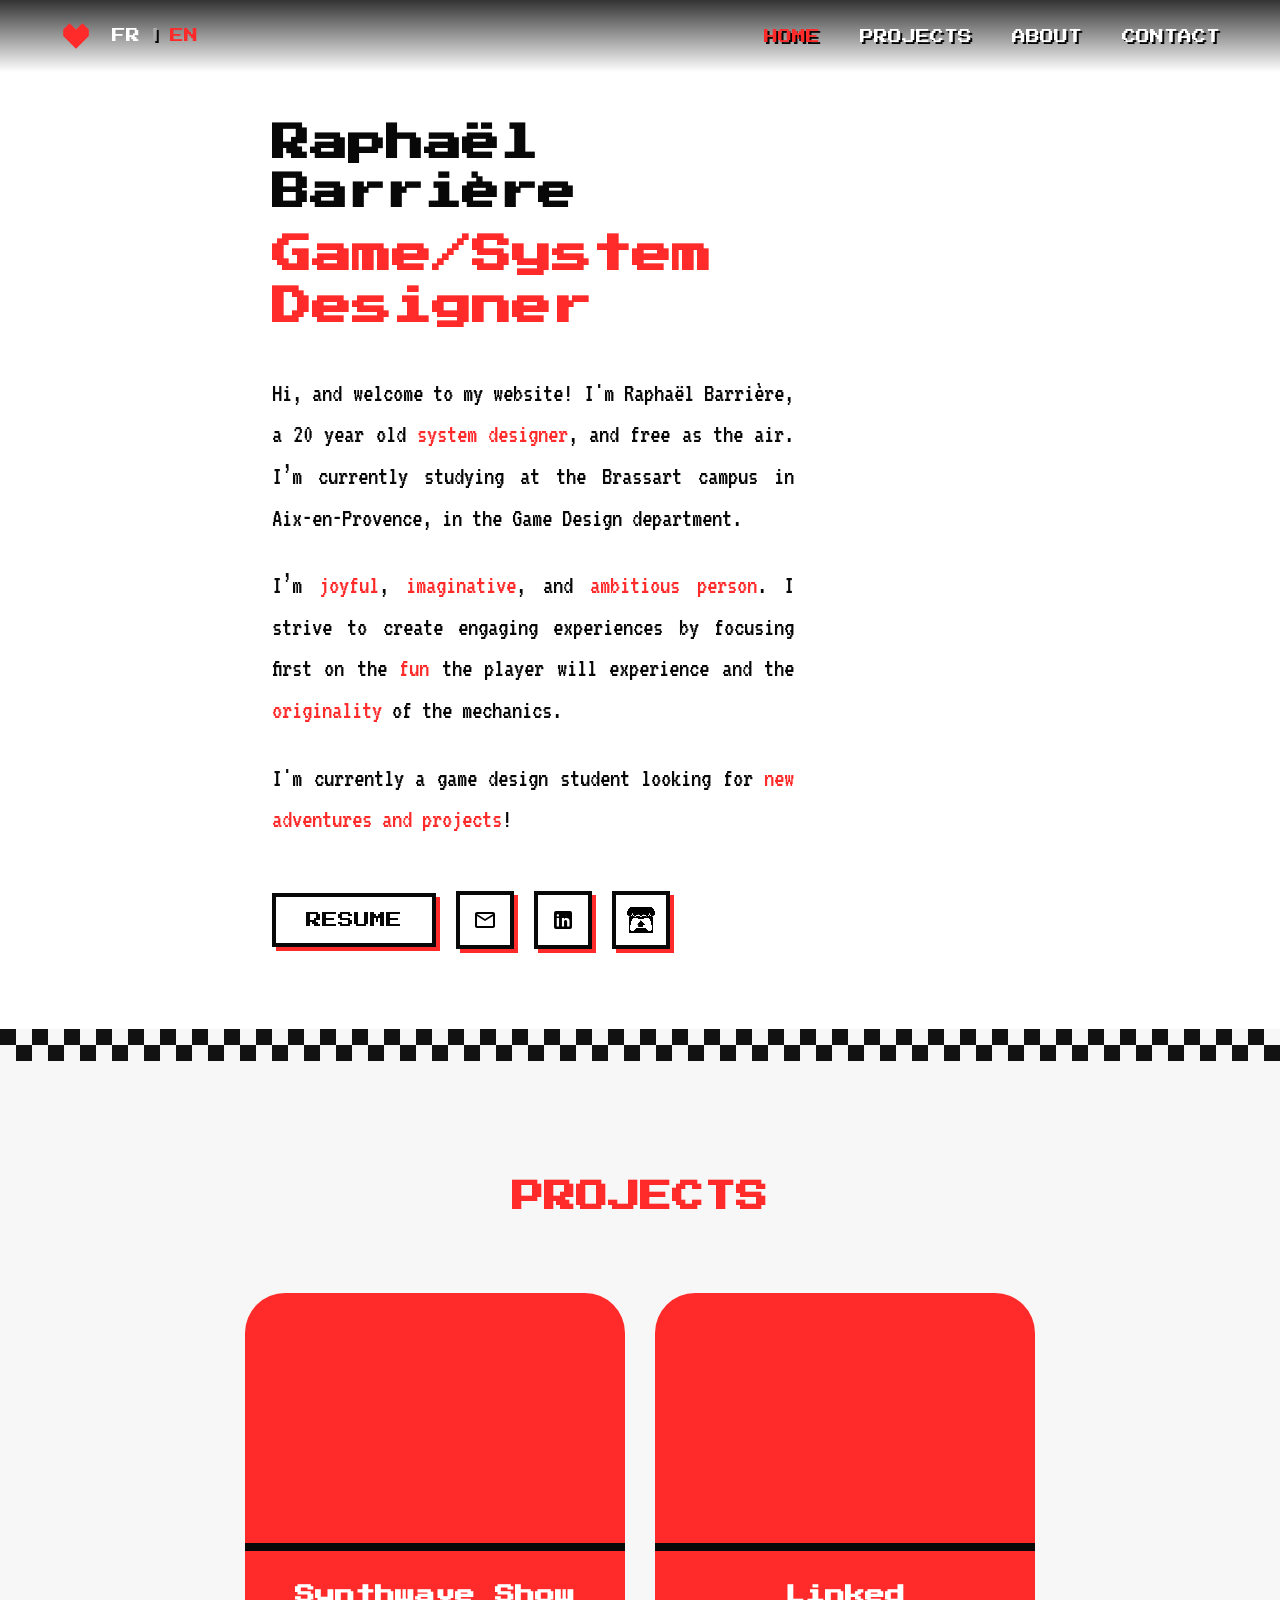
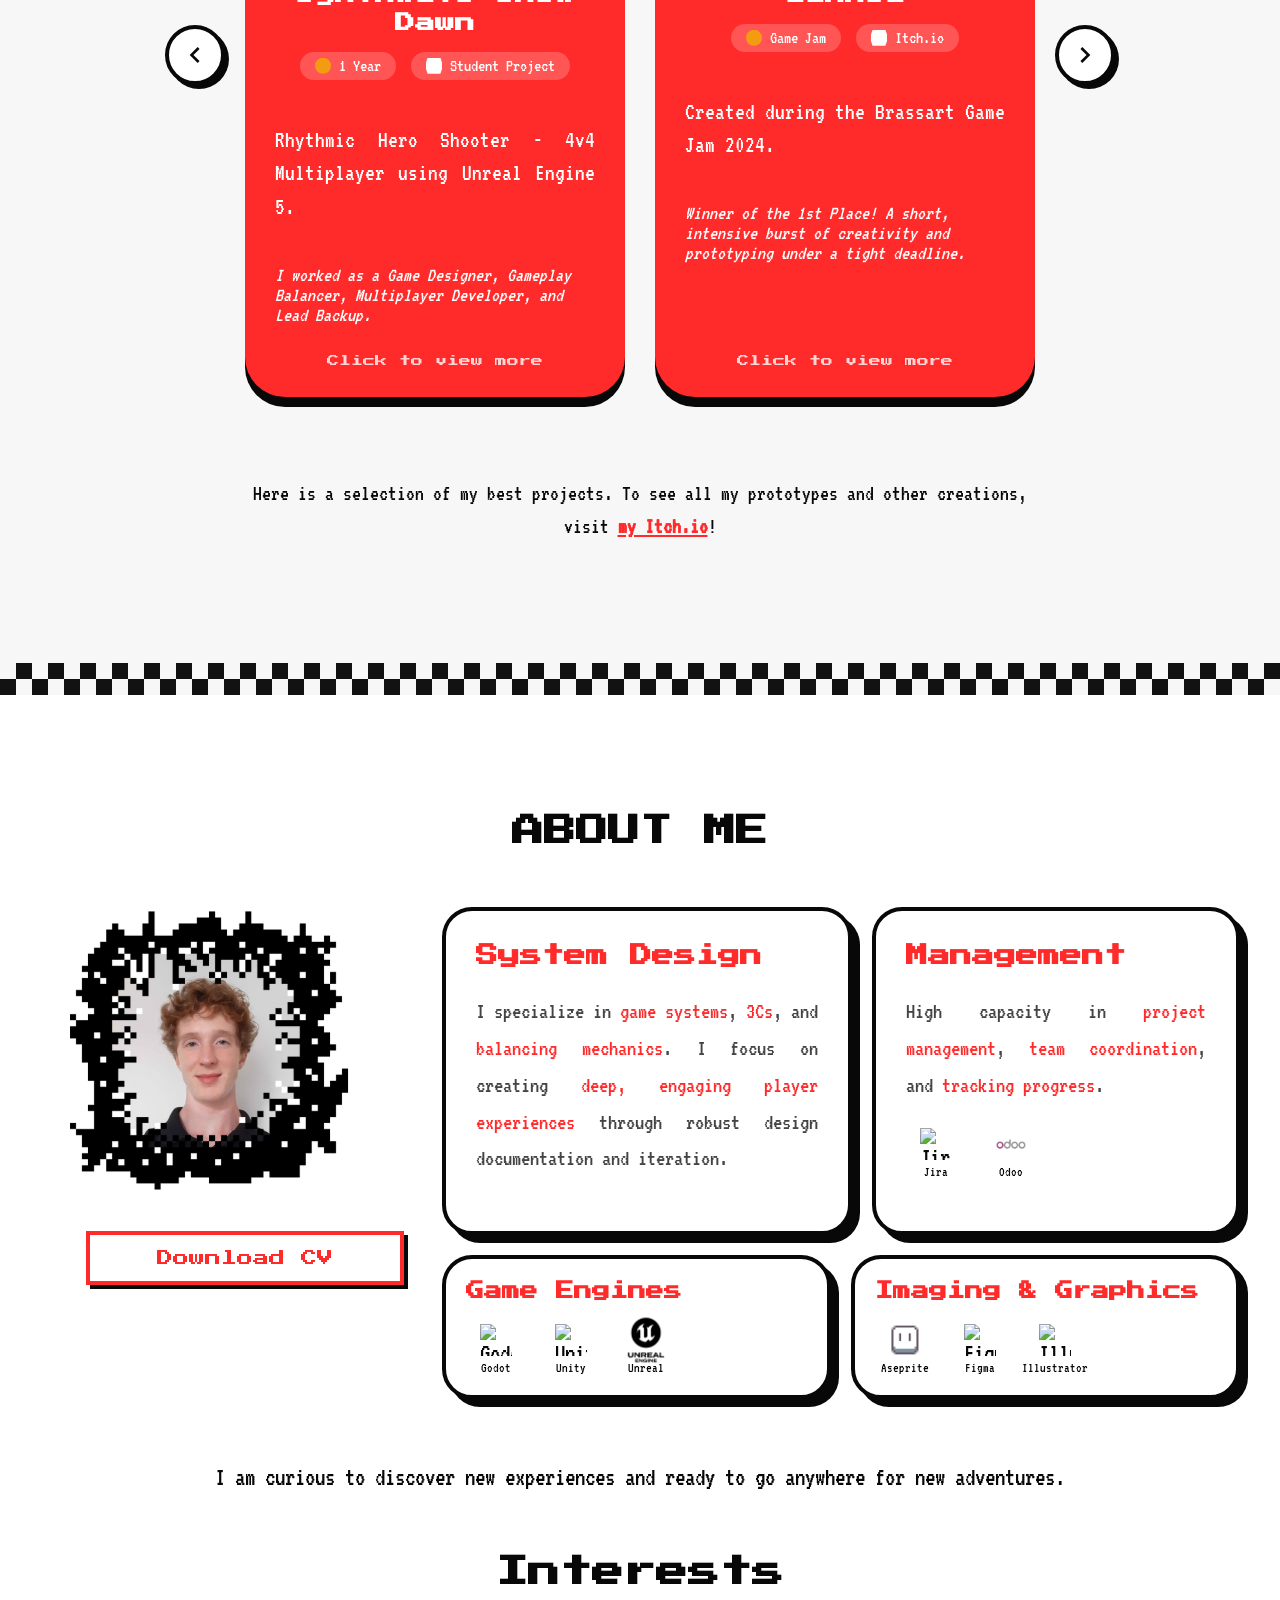
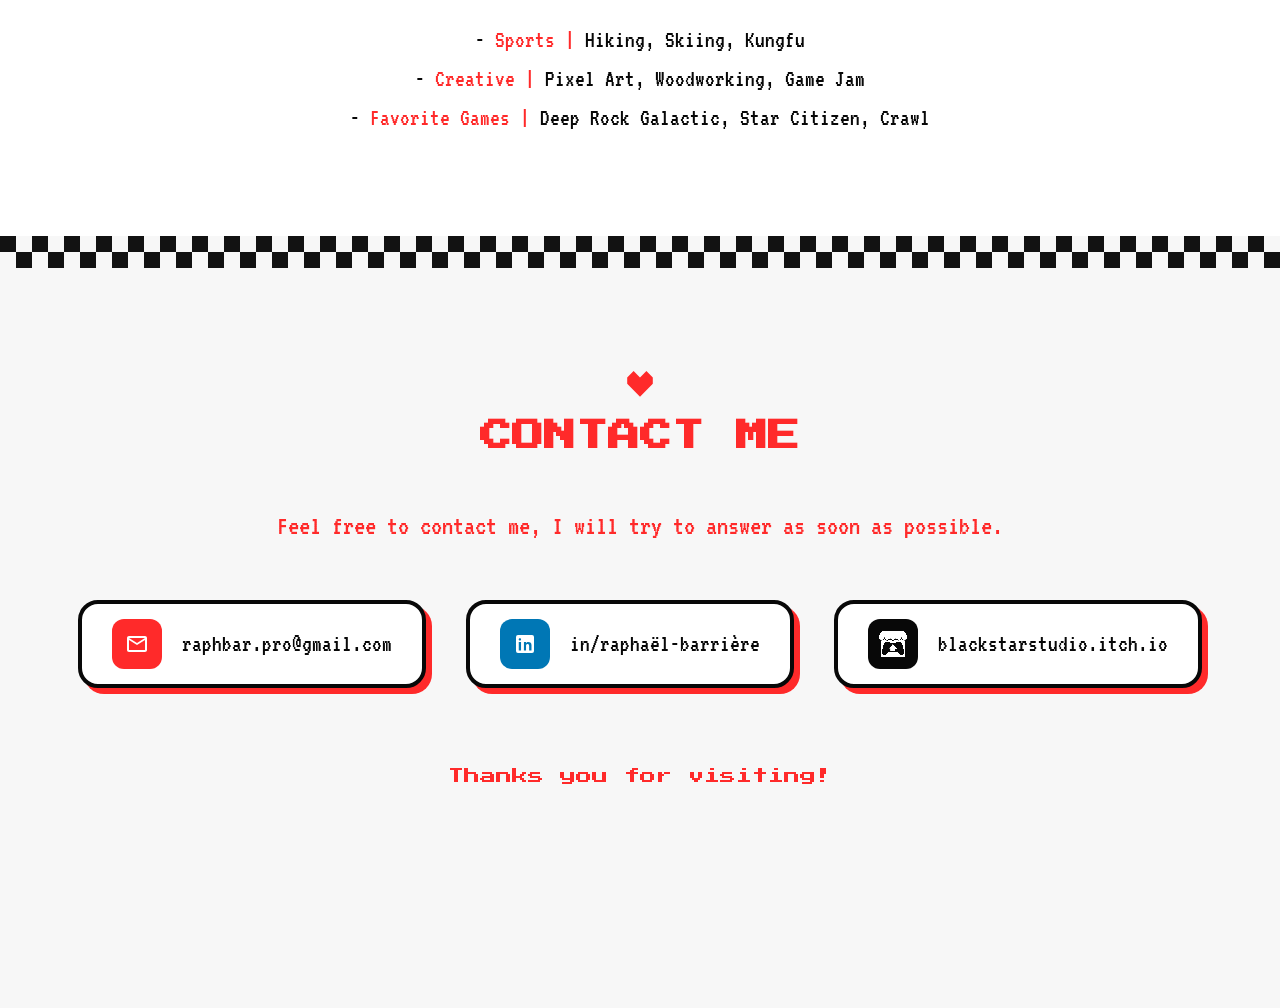
==== commit a55bff3e: "Work in progress" ====
--- a/index.html
+++ b/index.html
@@ -328,6 +328,11 @@
           <input type="text" id="p-link" placeholder="Project Type (e.g. Student Project)">
           <textarea id="p-desc" placeholder="Brief Description"></textarea>
           <textarea id="p-role" placeholder="Your Role"></textarea>
+          <div class="form-group wip-group" style="grid-column: span 2; display: flex; align-items: center; gap: 10px; background: rgba(0,0,0,0.05); padding: 10px; border-radius: 4px;">
+            <input type="checkbox" id="p-wip" style="width: 20px; height: 20px; cursor: pointer;">
+            <label for="p-wip" style="font-family: 'VT323', monospace; font-size: 20px; cursor: pointer;" data-i18n="wip_status">Working Progress</label>
+            <a id="btn-view-detail" href="#" target="_blank" class="btn-pixel small" style="margin-left: auto; display: none;" data-i18n="view_project_detail">View Project Page</a>
+          </div>
         </div>
         <div class="modal-actions">
           <button type="button" id="cancel-project" class="btn-pixel small">Cancel</button>
--- a/style.css
+++ b/style.css
@@ -2,7 +2,8 @@
 
 /* Color Palette Default Dark/Light & Red */
 :root {
-  --red: #e02828;
+  --red: #ff2a2a;
+  --yellow: #ffd700;
   --black: #080808;
   --white: #ffffff;
   --bg-dark: #121212;
@@ -388,6 +389,26 @@
   box-shadow: 0 10px 0 0 var(--black);
   transition: transform 0.2s, box-shadow 0.2s;
   cursor: pointer;
+}
+
+.project-card.wip-card {
+  cursor: default;
+}
+
+.view-more.wip-status {
+  color: var(--yellow);
+  font-family: 'Press Start 2P', cursive;
+  font-size: 12px;
+  opacity: 0.8;
+}
+
+.wip-group label {
+  color: var(--black);
+}
+
+.wip-group input[type="checkbox"]:checked + label {
+  color: var(--red);
+  font-weight: bold;
 }
 
 .project-card:hover {
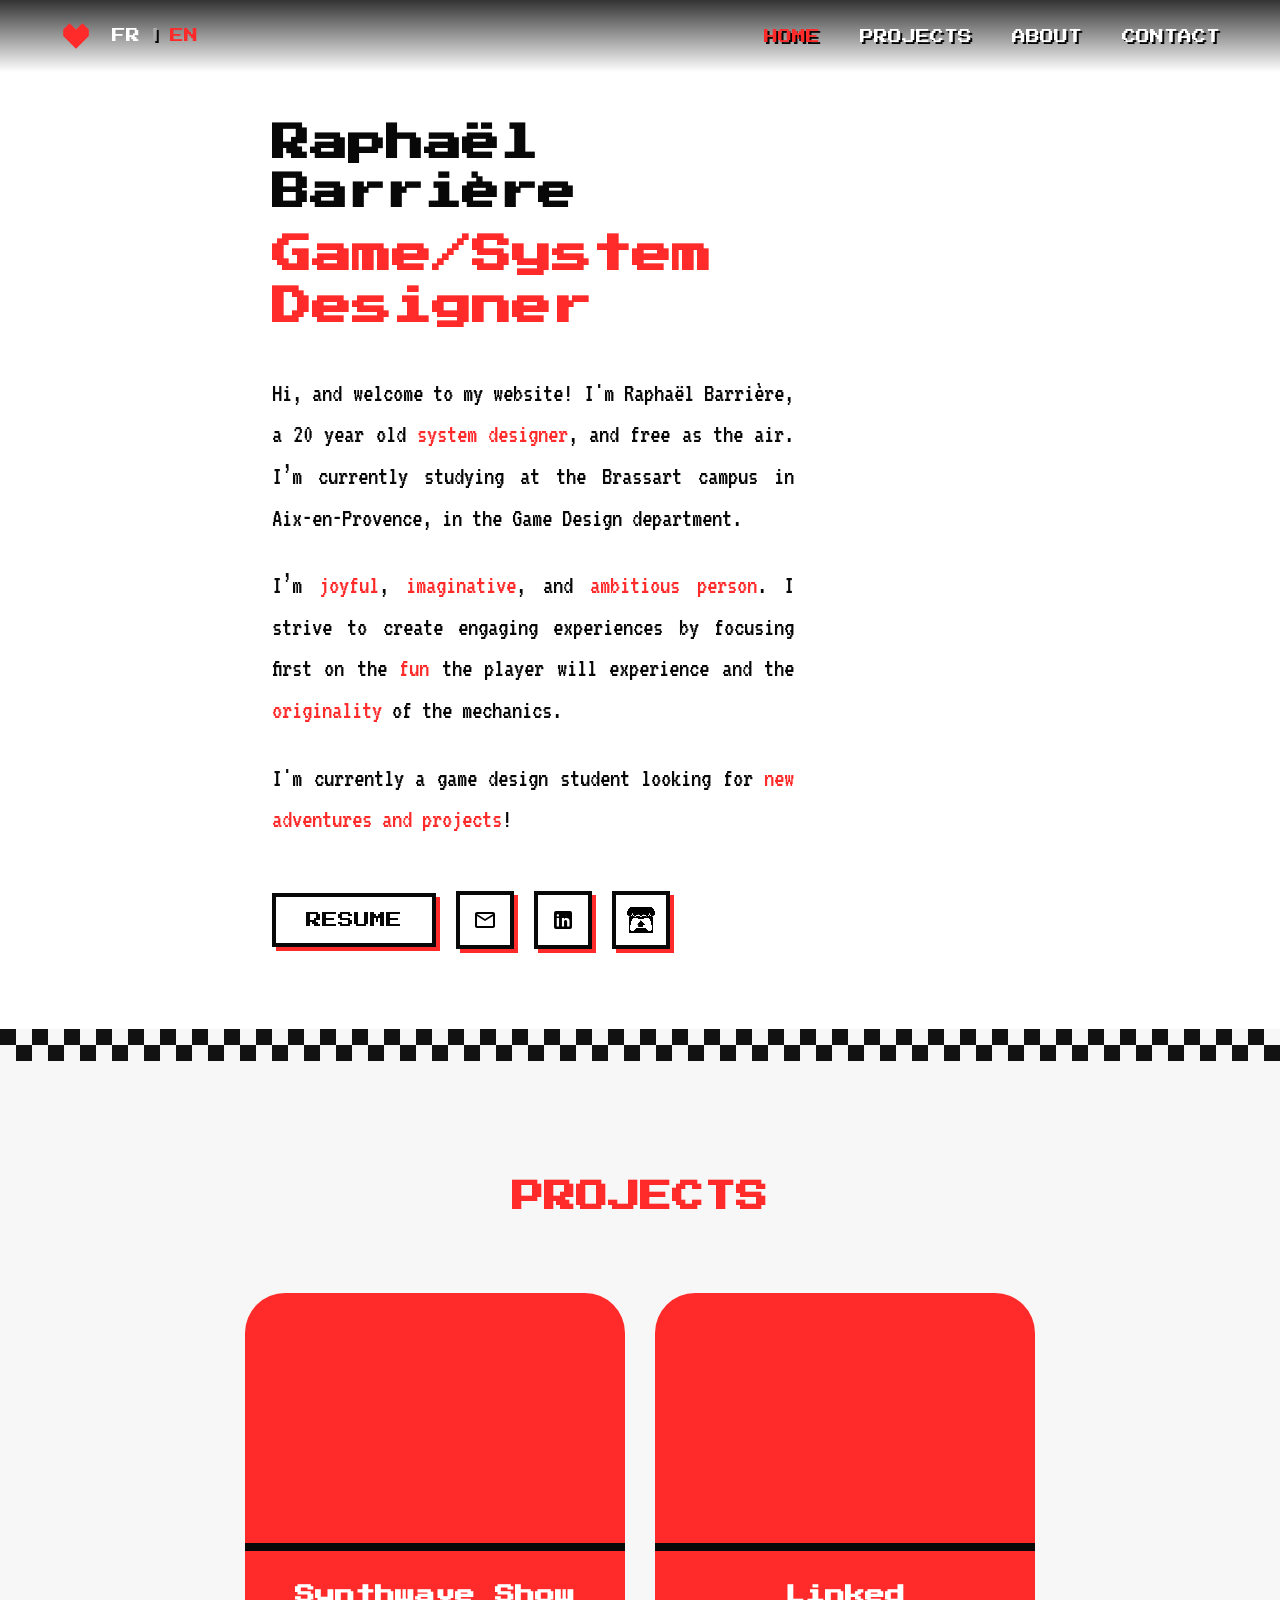
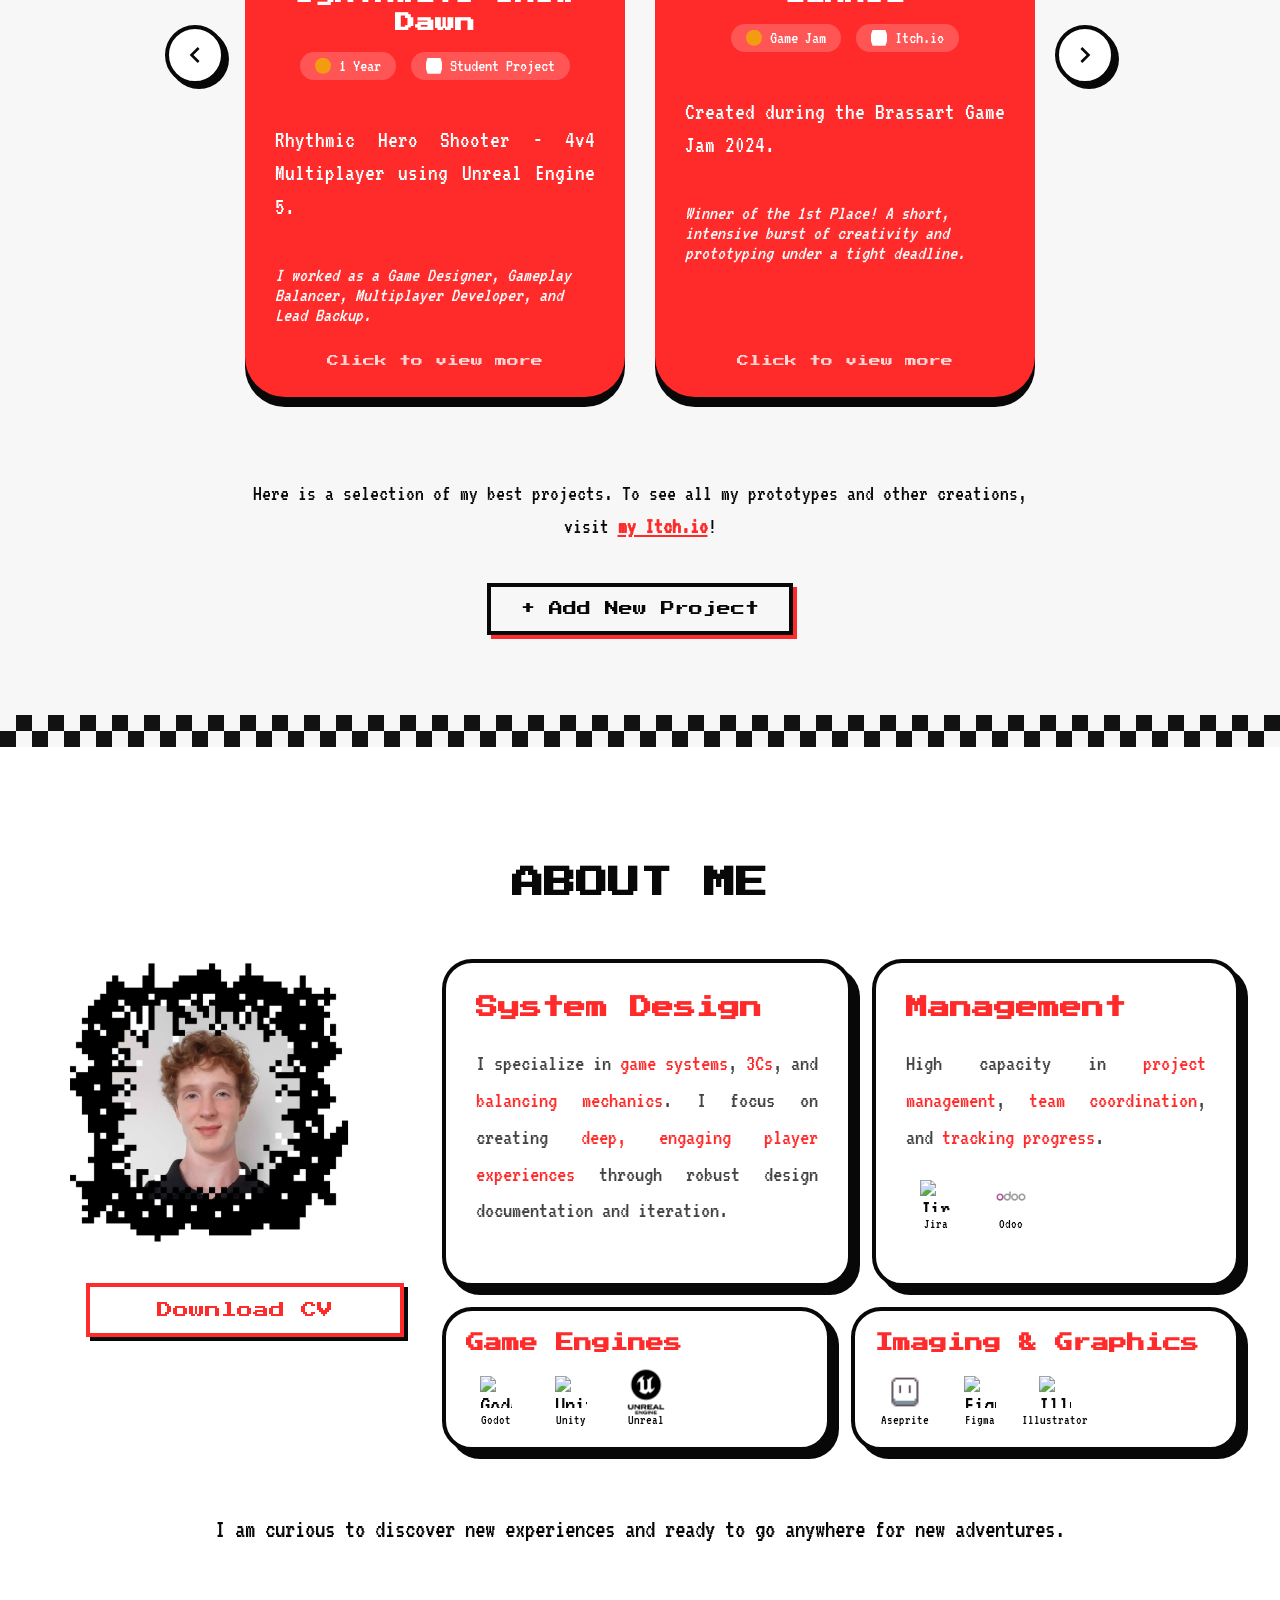
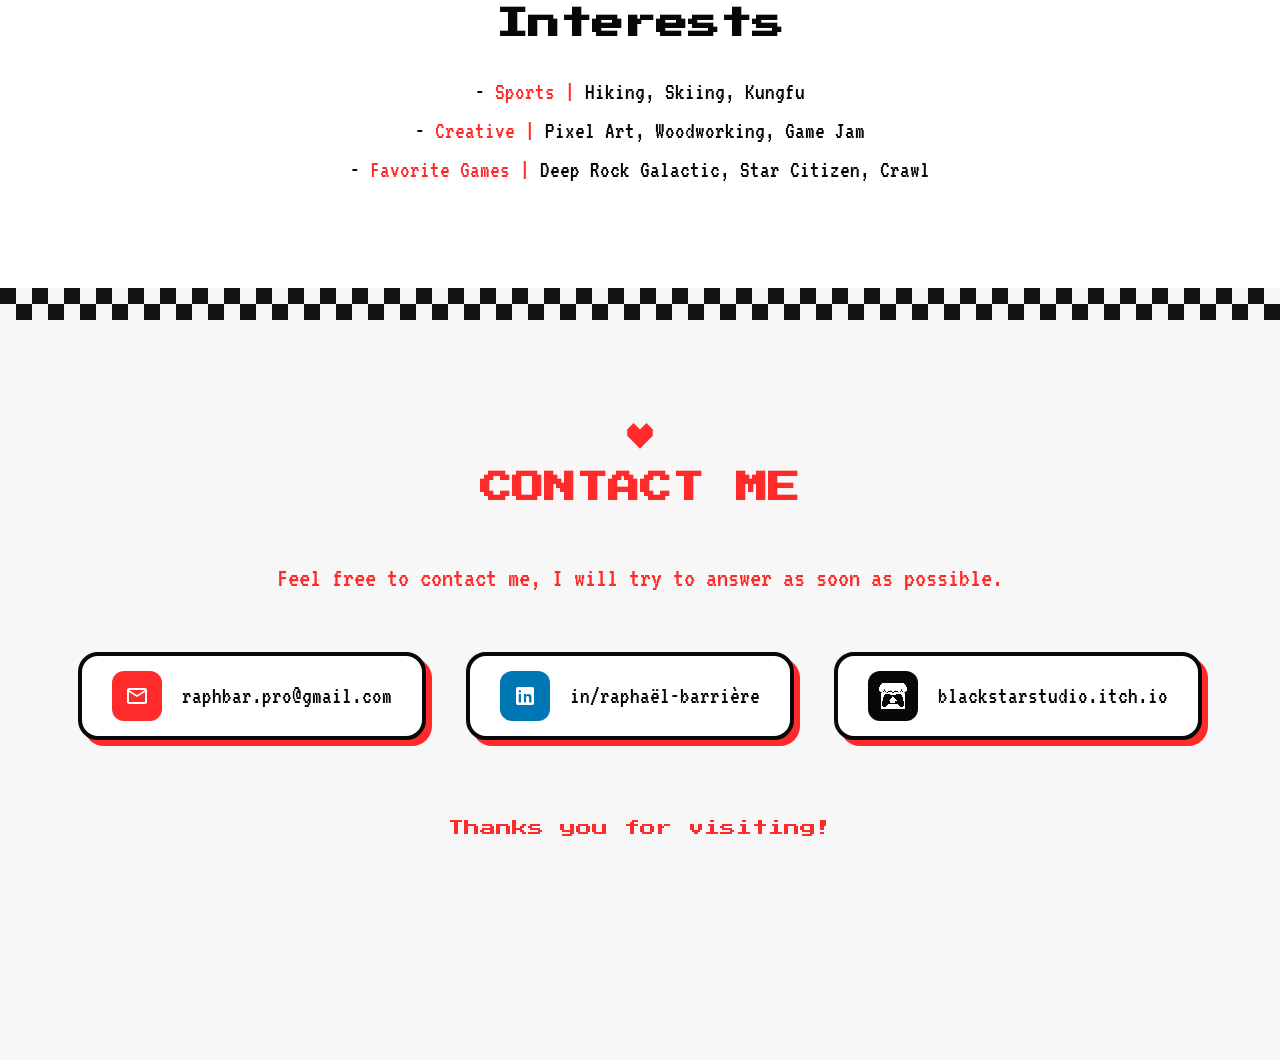
==== commit 6dc94e18: "CV" ====
--- a/index.html
+++ b/index.html
@@ -133,6 +133,13 @@
           + Add New Project
         </button>
       </div>
+      <div id="export-project-wrapper">
+        <button id="admin-export-projects" class="btn btn-outline"
+          onclick="exportProjectData()"
+          style="font-family: 'Press Start 2P', cursive; font-size: 14px; color: white; background: var(--black); border-color: var(--black); box-shadow: 4px 4px 0 0 var(--red);">
+          ↑ Export Data
+        </button>
+      </div>
     </div>
   </section>
 
--- a/style.css
+++ b/style.css
@@ -1179,12 +1179,13 @@
   height: 18px;
 }
 
-#add-project-wrapper {
+.admin-active #add-project-wrapper,
+.admin-active #export-project-wrapper {
+  display: block;
+}
+
+#export-project-wrapper {
   display: none;
-}
-
-.admin-active #add-project-wrapper {
-  display: block;
 }
 
 .invisible-admin-btn {
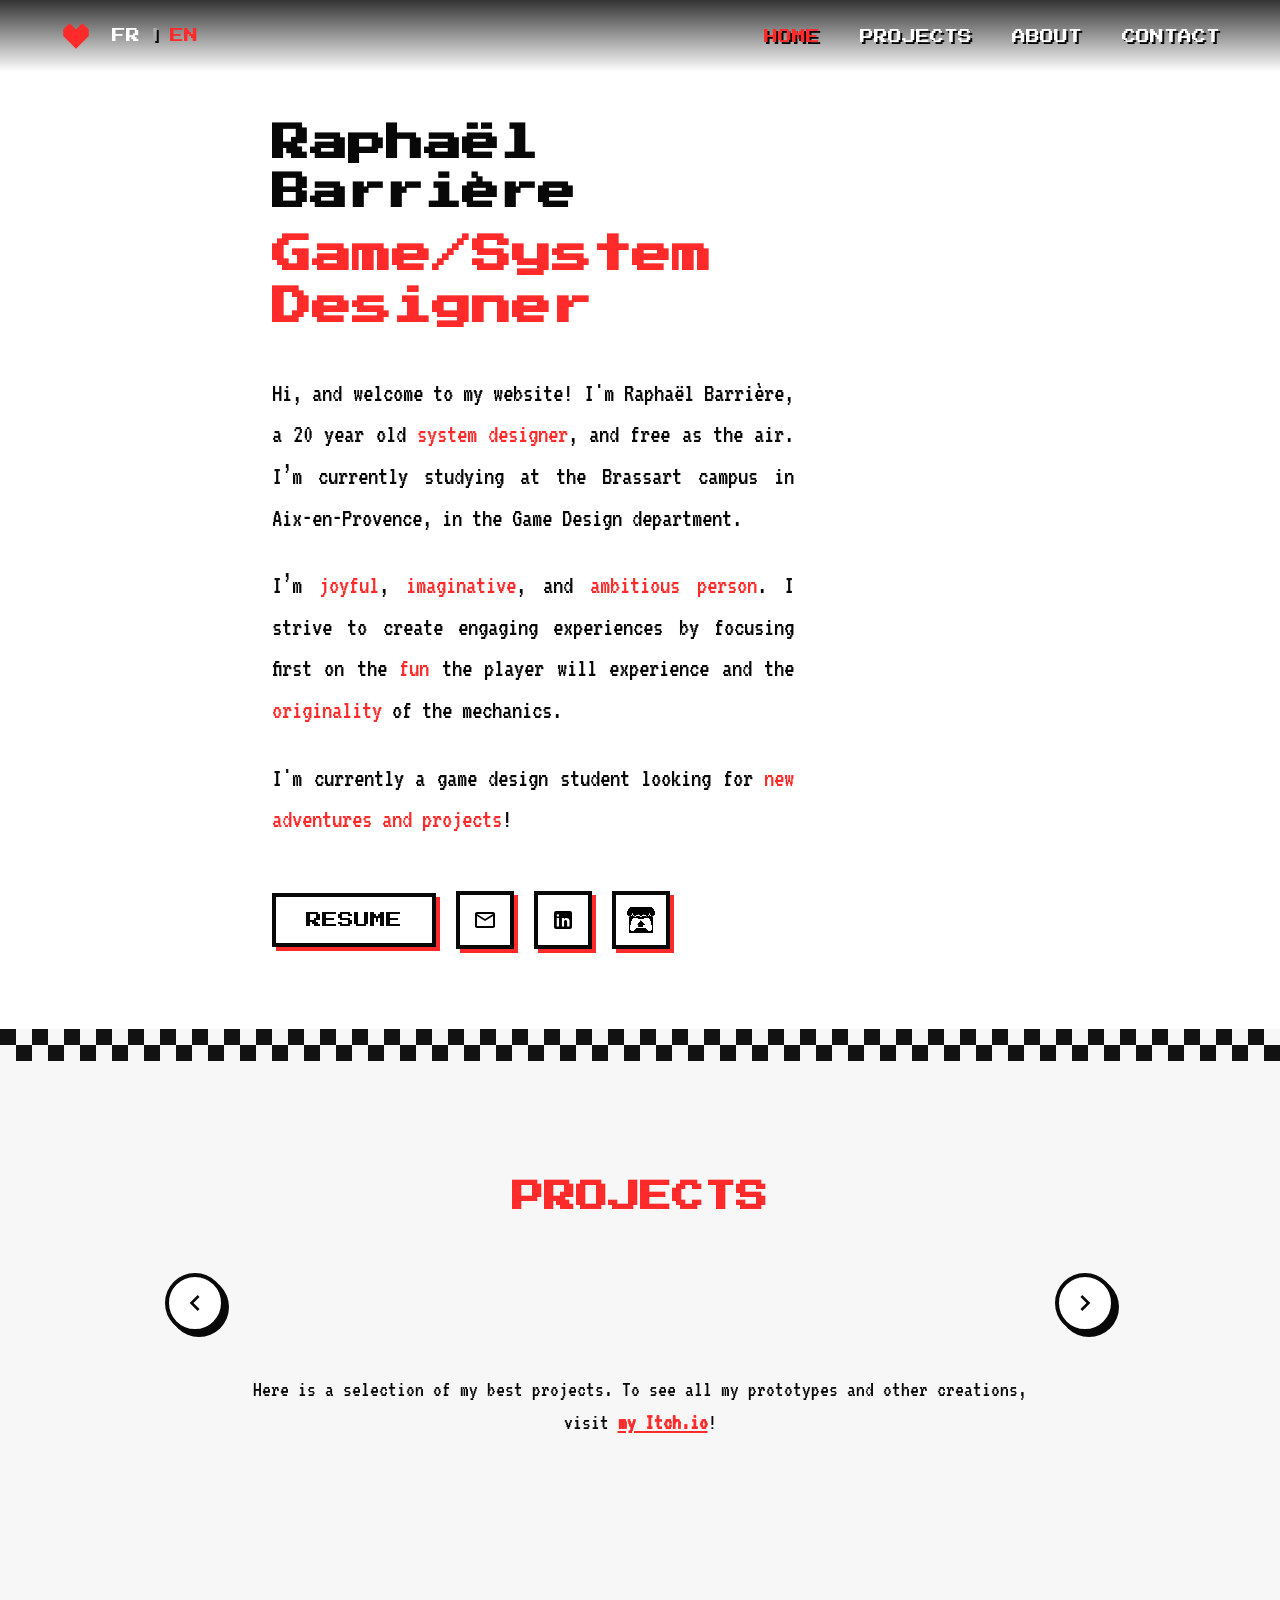
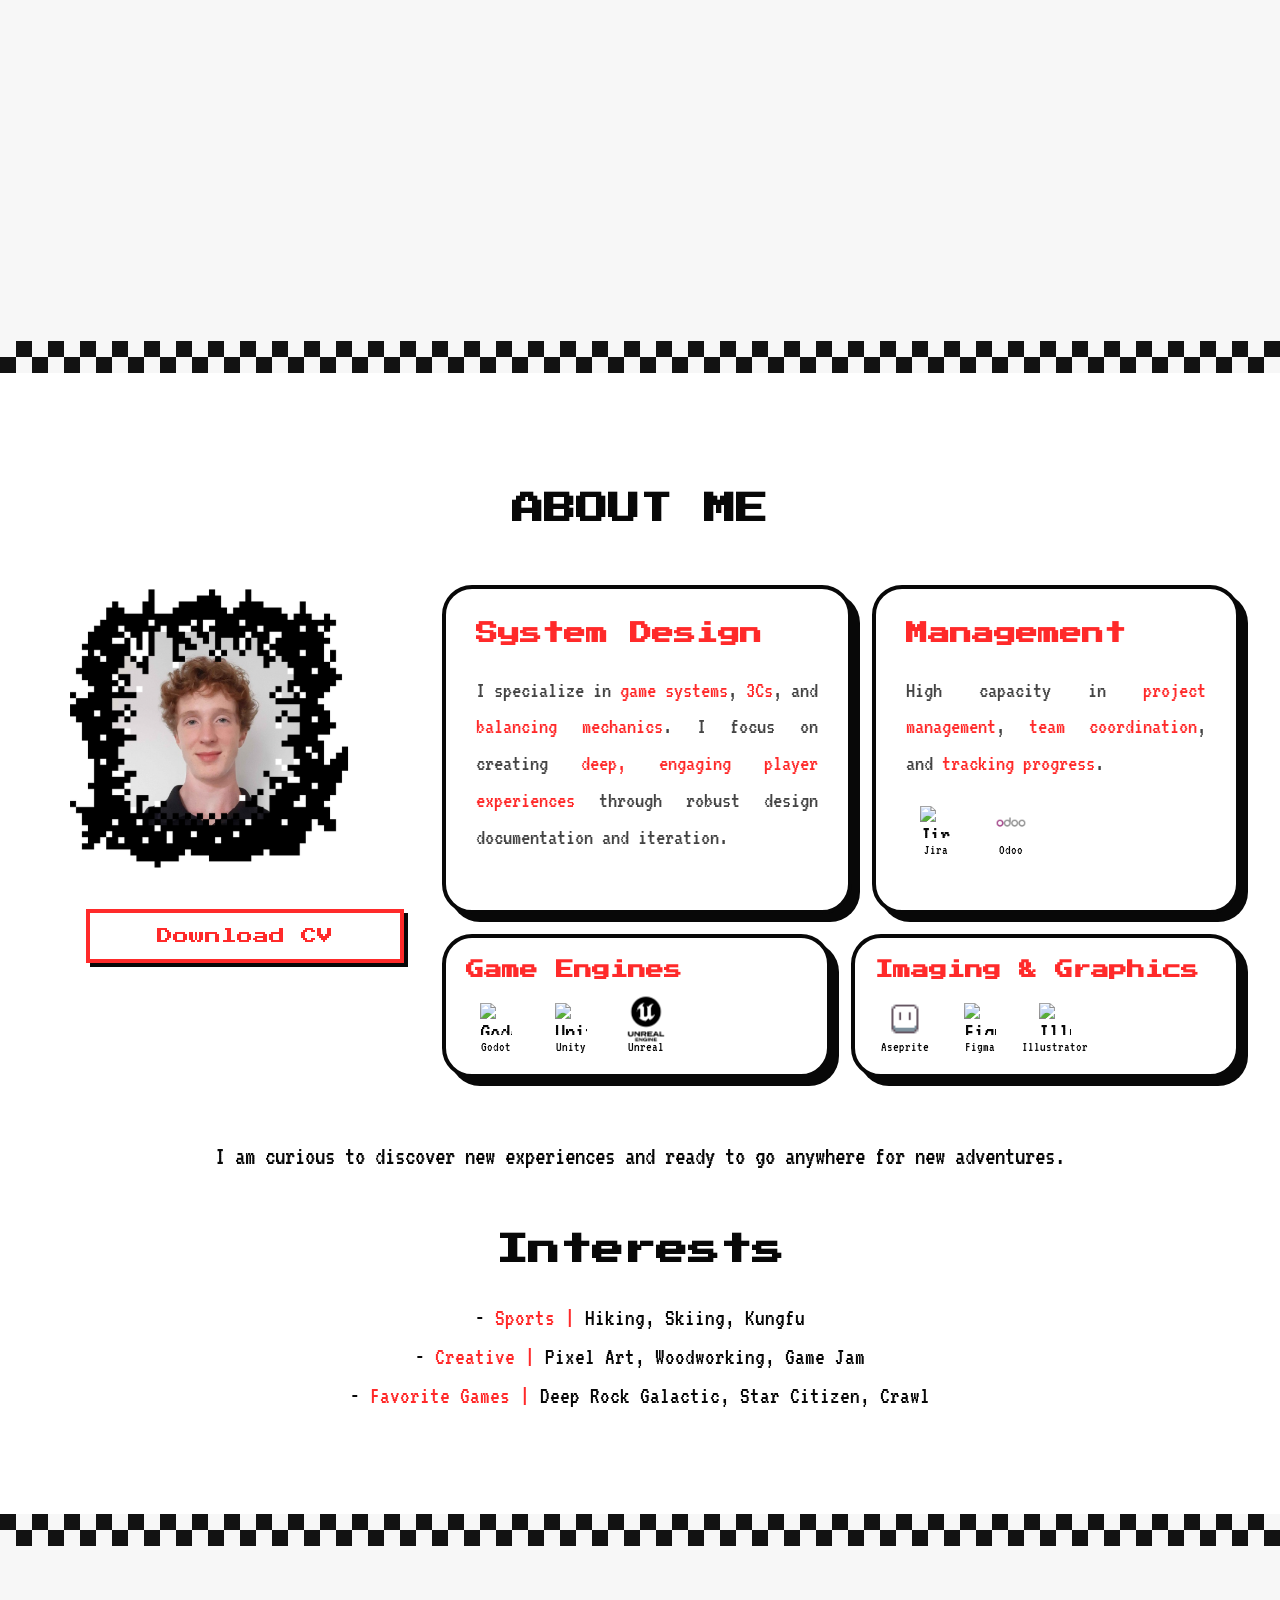
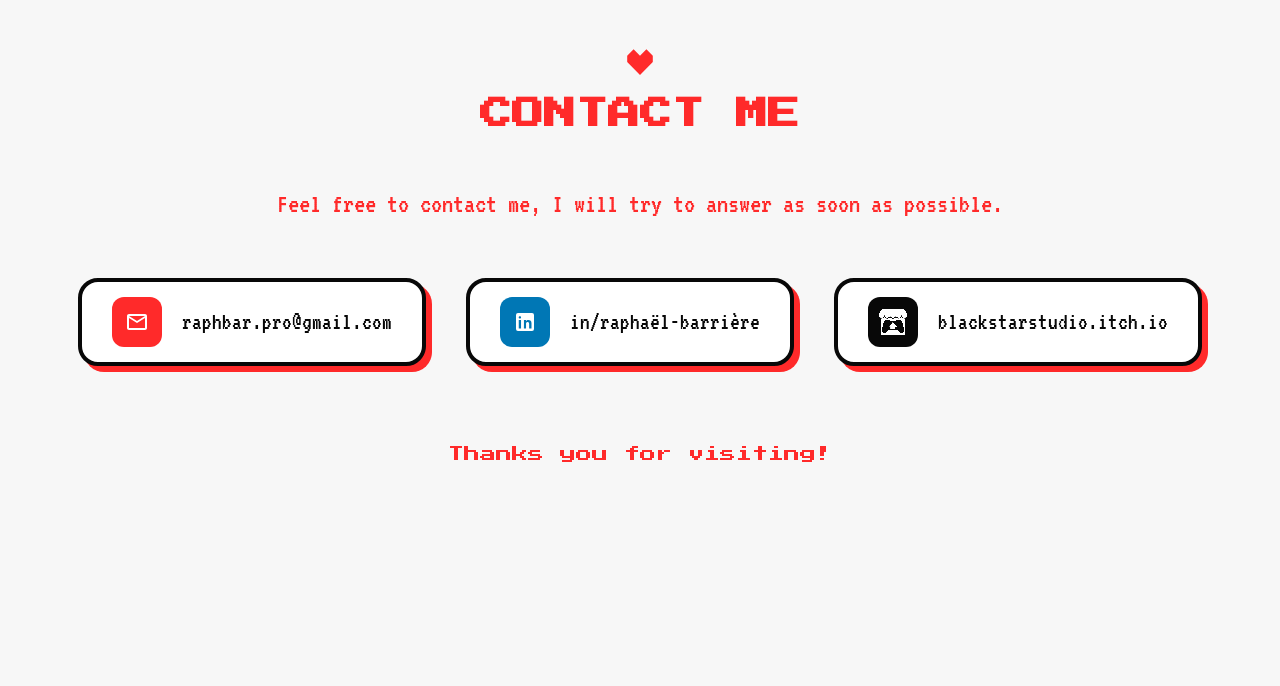
==== commit c7a16349: "Data Base WORKING" ====
--- a/index.html
+++ b/index.html
@@ -9,6 +9,7 @@
   <link rel="preconnect" href="https://fonts.googleapis.com">
   <link rel="preconnect" href="https://fonts.gstatic.com" crossorigin>
   <link href="https://fonts.googleapis.com/css2?family=Press+Start+2P&family=VT323&display=swap" rel="stylesheet">
+  <script src="https://cdn.jsdelivr.net/npm/@supabase/supabase-js@2"></script>
 </head>
 
 <body>
@@ -121,10 +122,7 @@
       <a href="https://blackstarstudio.itch.io/" target="_blank">my Itch.io</a>!
     </p>
 
-    <!-- Admin: Modify Projects Button -->
-    <button id="admin-modify-projects" class="invisible-admin-btn" title="Admin Login" data-i18n="admin_modify">
-      Modify Projects
-    </button>
+    <!-- Admin tools are now hidden and accessible via secret shortcut (Alt + Shift + Enter) -->
 
     <div style="text-align: center; margin-top: 40px; display: flex; justify-content: center; gap: 20px;">
       <div id="add-project-wrapper">
--- a/style.css
+++ b/style.css
@@ -1184,6 +1184,7 @@
   display: block;
 }
 
+#add-project-wrapper,
 #export-project-wrapper {
   display: none;
 }
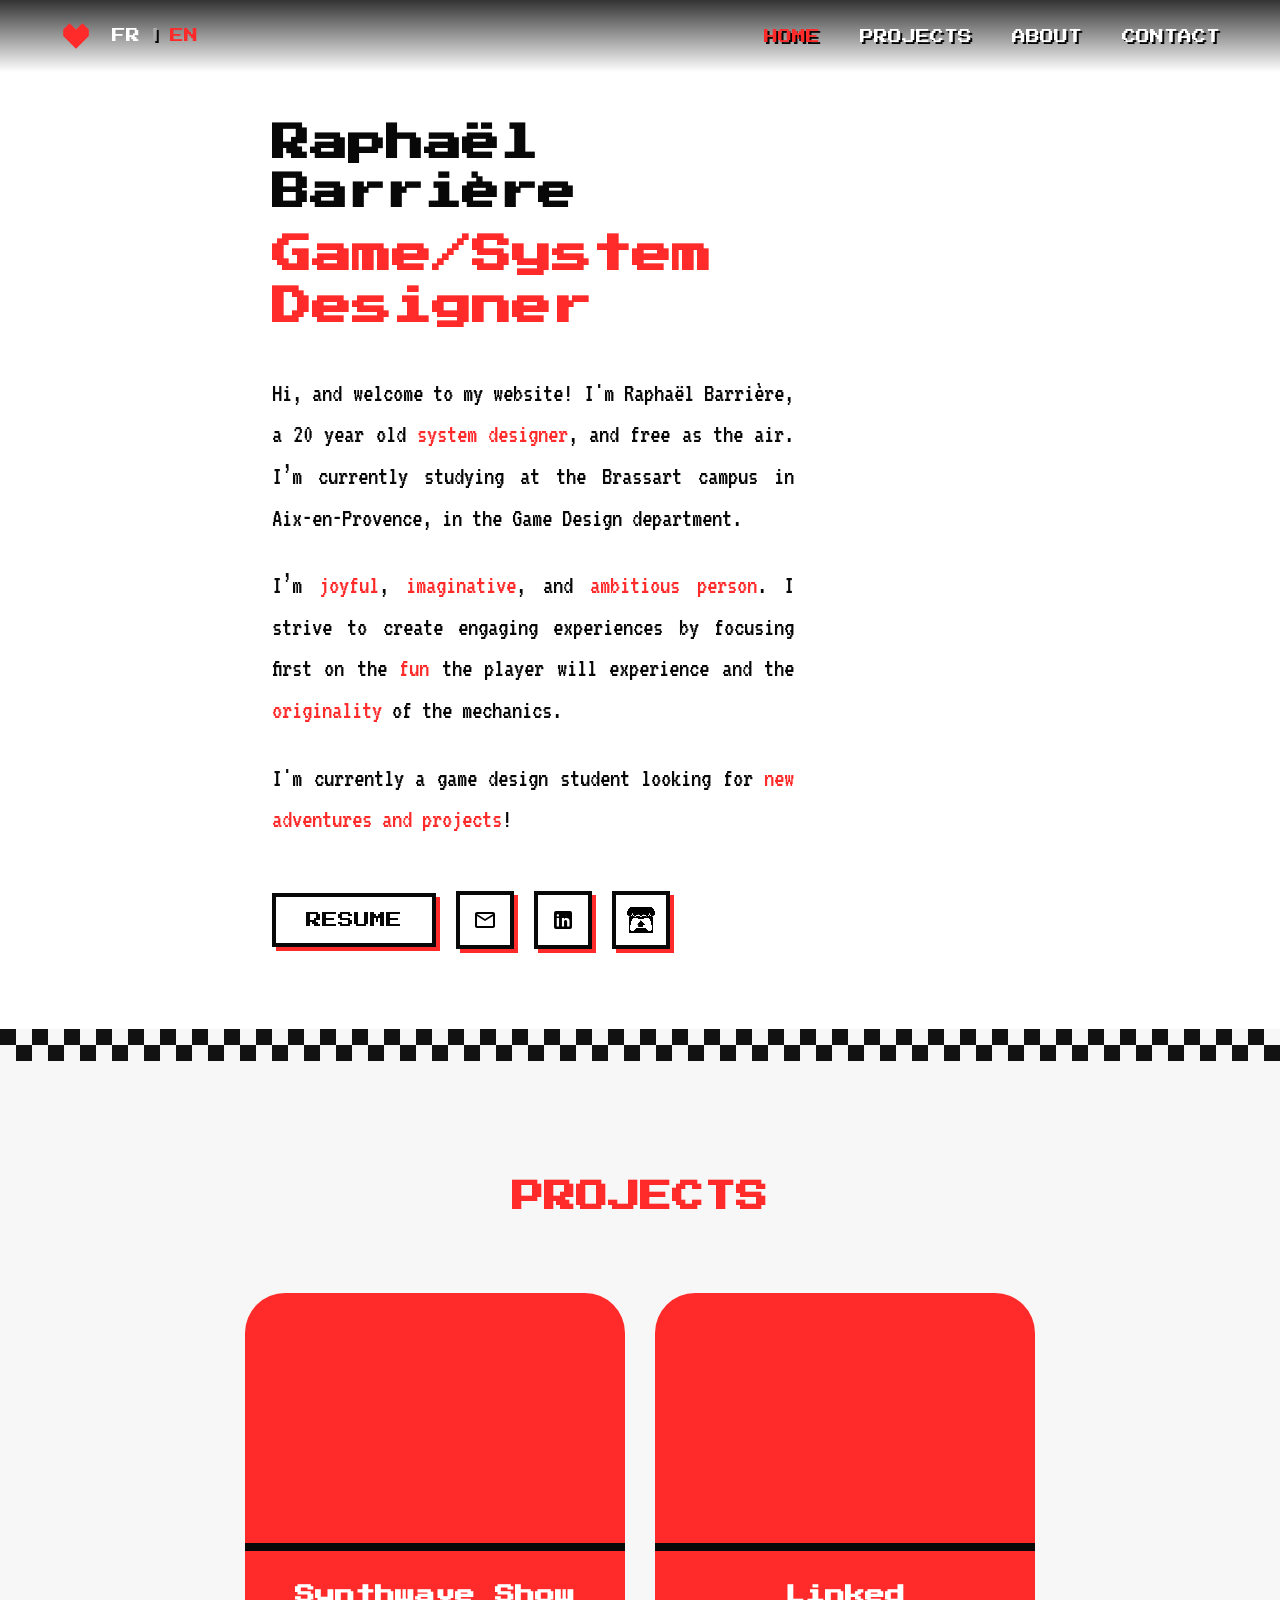
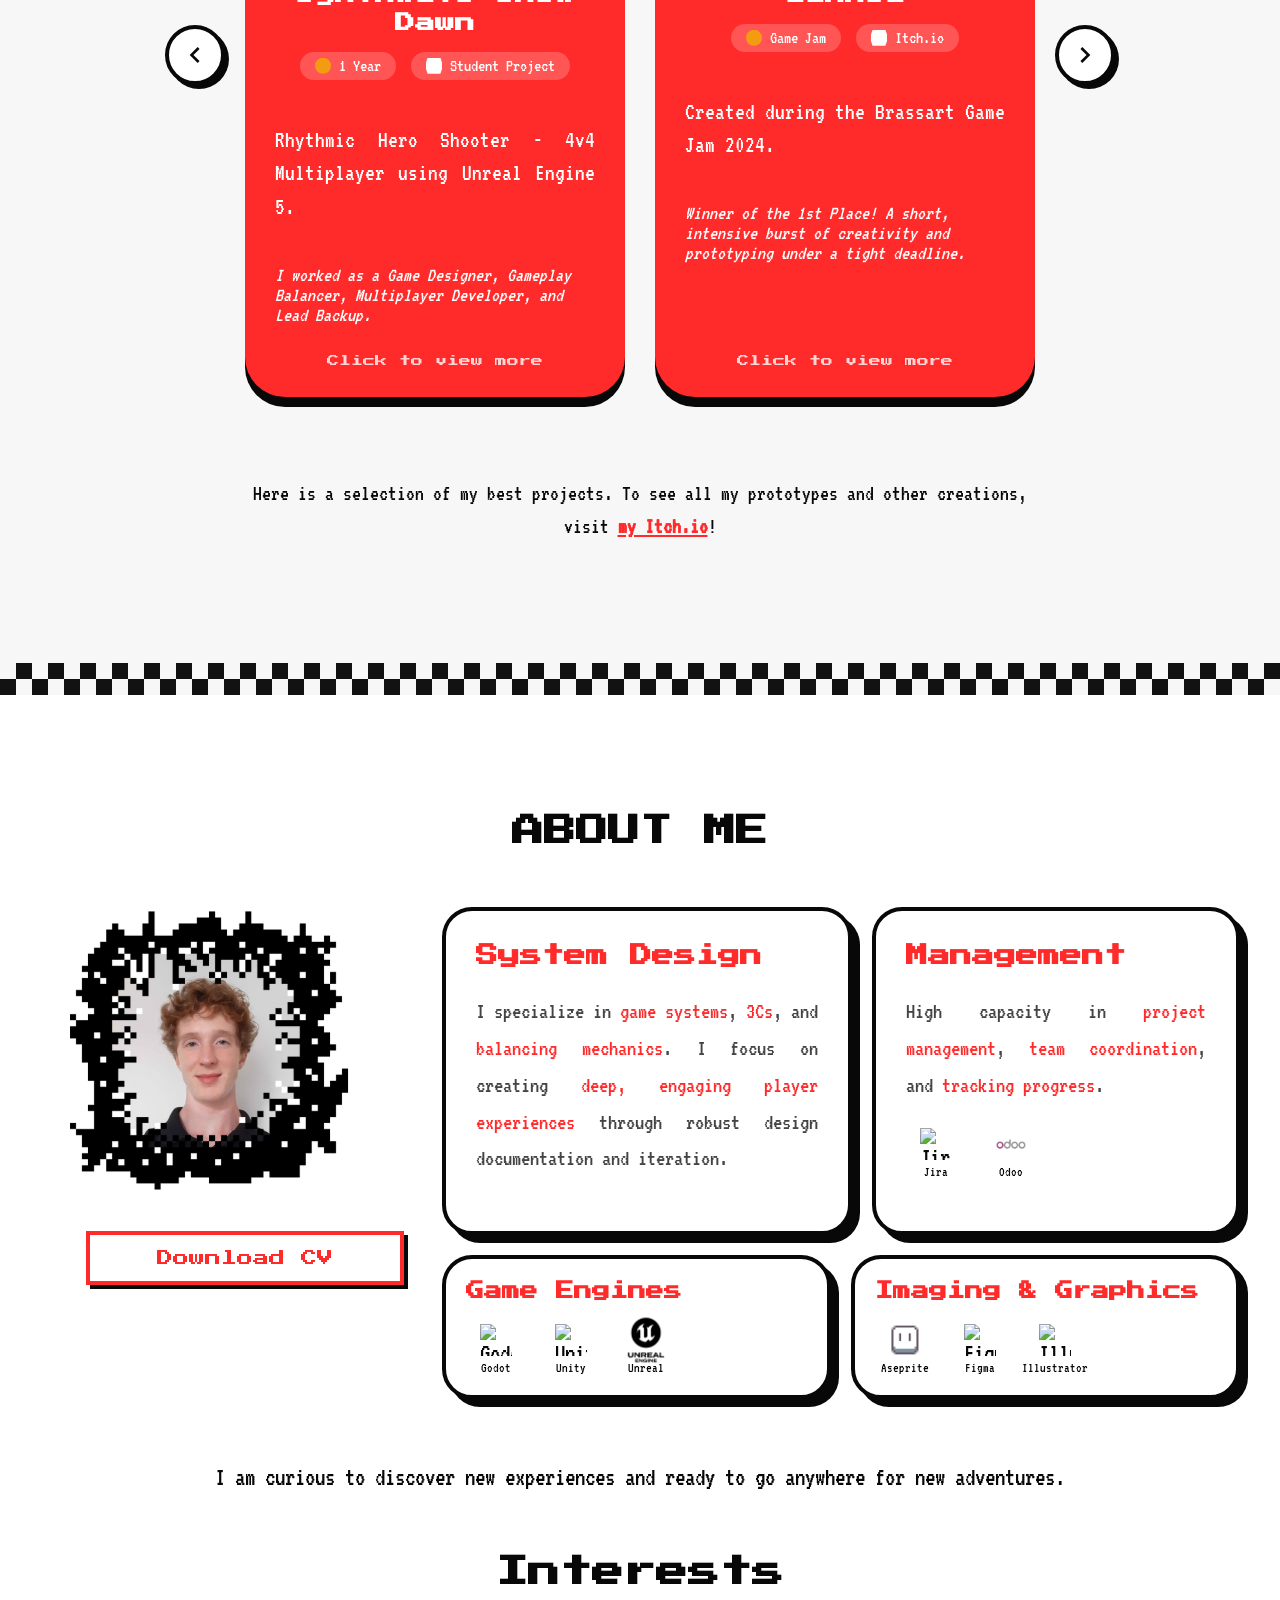
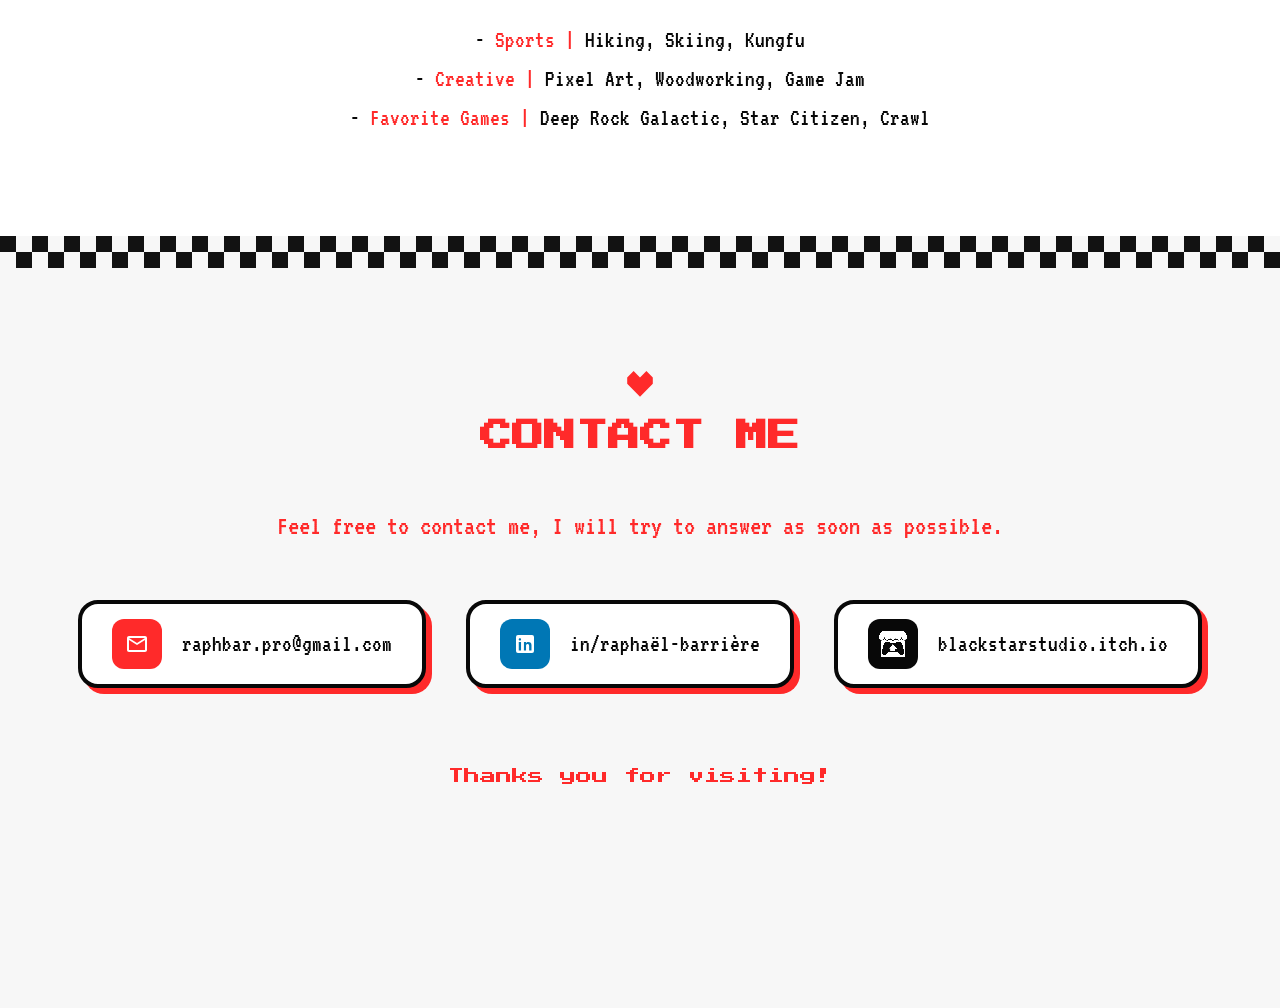
==== commit 2a8e6727: "Admin Data Base WORKING" ====
--- a/index.html
+++ b/index.html
@@ -132,9 +132,10 @@
         </button>
       </div>
       <div id="export-project-wrapper">
-        <button id="admin-export-projects" class="btn btn-outline"
-          onclick="exportProjectData()"
-          style="font-family: 'Press Start 2P', cursive; font-size: 14px; color: white; background: var(--black); border-color: var(--black); box-shadow: 4px 4px 0 0 var(--red);">
+        <button class="admin-btn-new" onclick="pushToDatabase()" style="background: #28a745;">
+          ↑ Push to Database
+        </button>
+        <button class="admin-btn-new" onclick="exportProjectData()" style="background: #333; margin-left: 10px;">
           ↑ Export Data
         </button>
       </div>
